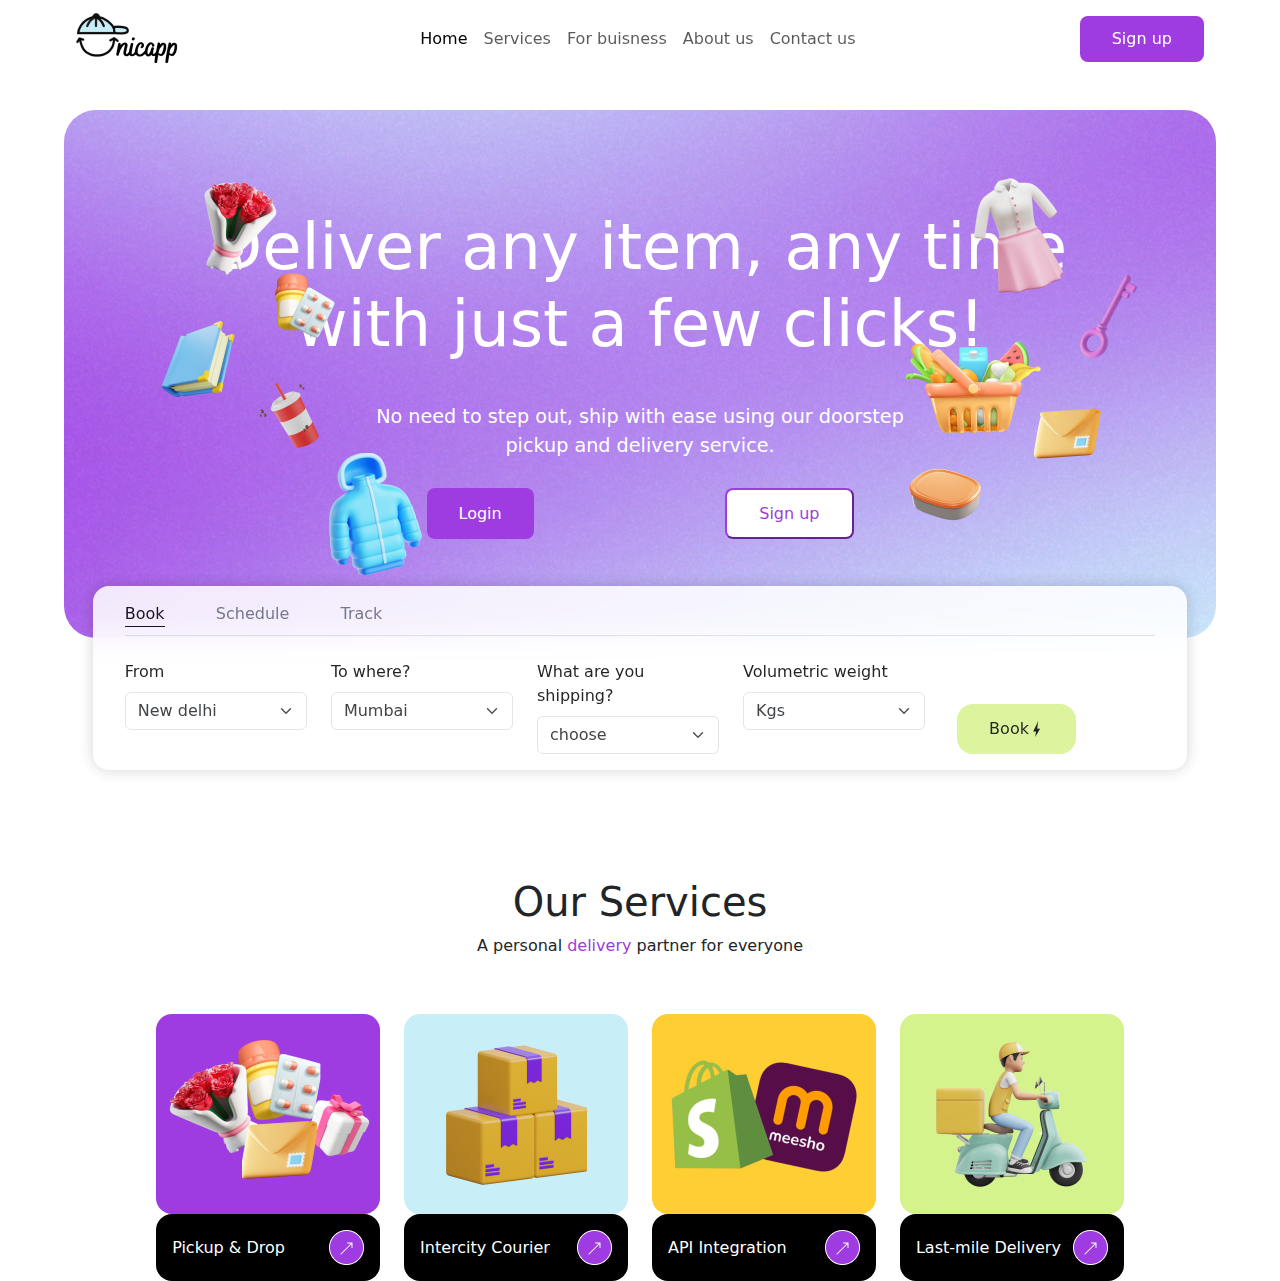
==== index.html @ caf911d6 "add our-services" ====
<!DOCTYPE html>
<html lang="en">
<head>
    <meta charset="UTF-8">
    <meta name="viewport" content="width=device-width, initial-scale=1.0">
    <title>Unicapp</title>
     <link rel="stylesheet" href="./index.css">
    <link href="https://cdn.jsdelivr.net/npm/bootstrap@5.3.3/dist/css/bootstrap.min.css" rel="stylesheet" integrity="sha384-QWTKZyjpPEjISv5WaRU9OFeRpok6YctnYmDr5pNlyT2bRjXh0JMhjY6hW+ALEwIH" crossorigin="anonymous">

</head>
<body>
      
    <main>
        <nav class="navbar navbar-expand-lg navbar-light sticky-top" data-navbar-on-scroll="data-navbar-on-scroll">
            <div class="container-fluid  d-flex justify-content-between">
                <a class="navbar-brand" href=""><img class="img-fluid" src="./assets/unicappLogo 2.png" alt=""></a>
                <button class="navbar-toggler" type="button" data-bs-toggle="collapse" data-bs-target="#navbarSupportedContent" aria-controls="navbarSupportedContent" aria-expanded="false" aria-label="Toggle navigation">
                  <span class="navbar-toggler-icon"></span>
                </button>
                <div class="collapse navbar-collapse" id="navbarSupportedContent">
                    <ul class="navbar-nav mx-auto mb-2 mb-lg-0 ">
                      <li class="nav-item">
                        <a class="nav-link active" aria-current="page" href="#">Home</a>
                      </li>
                      <li class="nav-item">
                        <a class="nav-link" href="#">Services</a>
                      </li>
                      <li class="nav-item">
                        <a class="nav-link" href="#">For buisness</a>
                      </li>
                      <li class="nav-item">
                        <a class="nav-link" href="#">About us</a>
                      </li>
                      <li class="nav-item">
                        <a class="nav-link" href="#">Contact us</a>
                      </li>
                    </ul>
                    <form class="d-flex" role="search">
                      <button class="custom-btn-filled" type="submit">Sign up</button>
                    </form>
                  </div>
                </div>
            </div>
        </nav>

      <section>
        <div class="hero d-flex justify-content-center align-items-center">
            <div class="hero-content d-flex flex-column justify-content-center align-items-center">
                <h1 class="text-center">Deliver any item, any time <br> with just a few clicks!</h1>
                <p class="text-center">No need to step out, ship with ease using our doorstep <br> pickup and delivery service.</p>
                <div class="hero-cta pt-1 w-50" >
                    <button class="custom-btn-filled mt-2">Login</button>
                    <button class="custom-btn-outlined mt-2">Sign up</button>
                </div>
            </div>
            <img class="custom-place-1" src="./assets/svg/flowerBouquet.png" alt="">
            <img class="custom-place-2" src="./assets/svg/Medicines.png" alt="">
            <img class="custom-place-3" src="./assets/svg/blueBook.png" alt="">
            <img class="custom-place-4" src="./assets/svg/coldDrink.png" alt="">
            <img class="custom-place-5" src="./assets/svg/blueJacket.png" alt="">
            <img class="custom-place-6" src="./assets/svg/pinkSkirt.png" alt="">
            <img class="custom-place-7" src="./assets/svg/key_pink.png" alt="">
            <img class="custom-place-8" src="./assets/svg/groceryBasket.png" alt="">
            <img class="custom-place-9" src="./assets/svg/envelopeLetter.png" alt="">
            <img class="custom-place-10" src="./assets/svg/lunchbox.png" alt="">

            <div class="search">
                <div class="user-options border-bottom ">
                    <div class=" pb-0 d-flex justify-content-between">
                    <p id="book-btn" class="option-btn active" onclick="toggleOption('book')">Book</p>
                    <p id="schedule-btn" class="text-secondary option-btn" onclick="toggleOption('schedule')">Schedule</p>
                    <p id="track-btn" class="text-secondary option-btn" onclick="toggleOption('track')">Track</p>
                    </div>
                   
                </div>
                <div class="mt-4 search-contents">
                  <div id="book-content" class="content d-flex  flex-column flex-md-row">
                      <div class="row gy-3 gy-md-0">
                          <div class="col-md-3  d-flex flex-column">
                            <p>From</p>
                            <div class="input-group">
                              <select class="form-select" id="inputGroupSelect02">
                                <option selected>New delhi</option>
                                <option value="1">One</option>
                                <option value="2">Two</option>
                                <option value="3">Three</option>
                              </select>
                            </div>
                          </div>
                          <div class="col-md-3  d-flex flex-column">
                            <p>To where?</p>
                            <div class="input-group">
                              <select class="form-select" id="inputGroupSelect02">
                                <option selected>Mumbai</option>
                                <option value="1">One</option>
                                <option value="2">Two</option>
                                <option value="3">Three</option>
                              </select>
                            </div>
                          </div>
                          <div class="col-md-3  d-flex flex-column">
                            <p>What are you shipping?</p>
                            <div class="input-group">
                              <select class="form-select" id="inputGroupSelect02">
                                <option selected>choose</option>
                                <option value="1">One</option>
                                <option value="2">Two</option>
                                <option value="3">Three</option>
                              </select>
                            </div>
                          </div>
                          <div class="col-md-3  d-flex flex-column">
                            <p>Volumetric weight</p>
                            <div class="input-group">
                              <select class="form-select" id="inputGroupSelect02">
                                <option selected>Kgs</option>
                                <option value="1">One</option>
                                <option value="2">Two</option>
                                <option value="3">Three</option>
                              </select>
                            </div>
                          </div>
                          <div class="col-md-2 "></div>
                      </div>

                      <button class="book-btn"> Book <img src="./assets/icons/blackBolt.png" alt=""> </button>

                  </div>
                  <div id="schedule-content" class="content d-none flex-column flex-md-row">
                    <div class="row gy-3">

                      <div class="col-md-3  d-flex flex-column">
                        <p>From</p>
                        <div class="input-group">
                          <select class="form-select" id="inputGroupSelect02">
                            <option selected>Lucknow</option>
                            <option value="1">One</option>
                            <option value="2">Two</option>
                            <option value="3">Three</option>
                          </select>
                        </div>
                      </div>

                      <div class="col-md-3  d-flex flex-column">
                        <p>To where?</p>
                        <div class="input-group">
                          <select class="form-select" id="inputGroupSelect02">
                            <option selected>Mumbai</option>
                            <option value="1">One</option>
                            <option value="2">Two</option>
                            <option value="3">Three</option>
                          </select>
                        </div>
                      </div>

                      <div class="col-md-3  d-flex flex-column">
                        <p>What are you shipping?</p>
                        <div class="input-group">
                          <select class="form-select" id="inputGroupSelect02">
                            <option selected>Choose</option>
                            <option value="1">One</option>
                            <option value="2">Two</option>
                            <option value="3">Three</option>
                          </select>
                        </div>
                      </div>

                      <div class="col-md-3  d-flex flex-column">
                        <p>Volumetric weight</p>
                        <div class="input-group">
                          <select class="form-select" id="inputGroupSelect02">
                            <option selected>Kgs</option>
                            <option value="1">One</option>
                            <option value="2">Two</option>
                            <option value="3">Three</option>
                          </select>
                        </div>
                      </div>

                      <div class="col-md-3  d-flex flex-column">
                        <p>Pick a date</p>
                        <div class="input-group">
                          <select class="form-select" id="inputGroupSelect02">
                            <option selected>20/7/24</option>
                            <option value="1">One</option>
                            <option value="2">Two</option>
                            <option value="3">Three</option>
                          </select>
                        </div>
                      </div>
                      <div class="col-md-3  d-flex flex-column">
                        <p>Pick a time</p>
                        <div class="input-group">
                          <select class="form-select" id="inputGroupSelect02">
                            <option selected>Kgs</option>
                            <option value="1">One</option>
                            <option value="2">Two</option>
                            <option value="3">Three</option>
                          </select>
                        </div>
                      </div>
                    </div>
                    <button class="book-btn"> Schedule <img src="./assets/icons/blackBolt.png" alt=""> </button>
                  </div>

                  <div id="track-content" class="content d-none flex-column flex-md-row ">
                      <div class="d-flex flex-column w-100 w-md-50">
                        <p>Enter your tracking number</p>
                        <div class="input-group">
                          <input placeholder="67723DFQ2980" type="text" class="form-control" id="exampleCheck1">
                        </div>
                      </div>

                      <button class="book-btn"> Track <img src="./assets/icons/blackBolt.png" alt=""> </button>
                    </div>

              </div>
            </div>
        </div>
      </section>

      <!-- Our Section -->

      <section>

        <div class="section-container  ">

          <h1>Our Services</h1>
          <p>A personal <span style="color: var(--bg-purple-light);">delivery</span> partner for everyone</p>

          <div class="row gy-3 mt-4 d-flex flex-column flex-md-row justify-content-center align-items-center">
              <div class="col-md-3  d-flex flex-column">
                  <div class="service-card">
                      <div class="card-img" style="background-color: #9E3CE1;">
                        <img  src="./assets/services/hero_gradient.png" alt="">
                      </div>

                      <div class="card-contents">
                          <p>Pickup & Drop</p>
                          <img src="./assets/icons/arrow.png" alt="">
                      </div>
                  </div>
              </div>
              <div class="col-md-3  d-flex flex-column">
                <div class="service-card">
                    <div class="card-img" style="background-color: #C8EEF8">
                      <img  src="./assets/services/DeliveryBoxes.png" alt="">
                    </div>

                    <div class="card-contents">
                        <p>Intercity Courier</p>
                        <img src="./assets/icons/arrow.png" alt="">
                    </div>
                </div>
            </div>
            <div class="col-md-3  d-flex flex-column">
              <div class="service-card">
                  <div class="card-img" style="background-color: #FECE32;">
                    <img  src="./assets/services/shopifymeesho.png" alt="">
                  </div>

                  <div class="card-contents">
                      <p>API Integration</p>
                      <img src="./assets/icons/arrow.png" alt="">
                  </div>
              </div>
          </div>
          <div class="col-md-3 d-flex flex-column">
            <div class="service-card">
                <div class="card-img" style="background-color: #D5F38D ;">
                  <img src="./assets/services/DeliveryMan.png" alt="">
                </div>

                <div class="card-contents">
                    <p>Last-mile Delivery</p>
                    <img src="./assets/icons/arrow.png" alt="">
                </div>
            </div>
        </div>
          </div>

        </div>

      </section>
        

    </main>

    <script>
      function toggleOption(option) {
          document.querySelectorAll('.option-btn').forEach(btn => btn.classList.remove('active'));
          document.querySelectorAll('.content').forEach(content => content.classList.add('d-none'));
          document.getElementById(option + '-btn').classList.add('active');
          document.getElementById(option + '-content').classList.remove('d-none');
      }
  </script>


    <script src="https://cdn.jsdelivr.net/npm/@popperjs/core@2.11.8/dist/umd/popper.min.js" integrity="sha384-I7E8VVD/ismYTF4hNIPjVp/Zjvgyol6VFvRkX/vR+Vc4jQkC+hVqc2pM8ODewa9r" crossorigin="anonymous"></script>
    <script src="https://cdn.jsdelivr.net/npm/bootstrap@5.3.3/dist/js/bootstrap.min.js" integrity="sha384-0pUGZvbkm6XF6gxjEnlmuGrJXVbNuzT9qBBavbLwCsOGabYfZo0T0to5eqruptLy" crossorigin="anonymous"></script>

</body>
</html>
---- index.css ----
* {
    padding: 0;
    margin: 0;
}

/* Media Queries */
@media only screen and (min-width: 768px) {
    /* Desktop */
    main {
        margin: 0rem 4rem;
    }
    .hero-content h1 {
        font-weight: 500;
        font-size: 4rem;
    }
}




:root {
    --bg-purple-light: #9E3CE1;
    --bg-border: #AAAAAA;
    --bg-green:#D5F38D;
}

.padding-section {
    padding-top: 7rem;
}

.underline {
    text-decoration: underline;
    text-decoration-color: var(--bg-purple-light);
    text-underline-offset: 10px;
}

body {
    font-family: "Poppins", "Rubik", -apple-system, BlinkMacSystemFont, "Segoe UI", "Helvetica Neue", Arial, sans-serif, "Apple Color Emoji", "Segoe UI Emoji", "Segoe UI Symbol";
}

.custom-btn-filled {
    background-color: var(--bg-purple-light);
    color: white;
    padding: 0.7rem 2rem;
    border-radius: 0.5rem;
    text-decoration: none;
    border: 0;
}

.custom-btn-outlined {
    background-color: white;
    border-color: var(--bg-purple-light);
    color: var(--bg-purple-light);
    padding: 0.7rem 2rem;
    border-radius: 0.5rem;
    text-decoration: none;
    border: 2;
}

section {
    margin-top: 2rem;
    position: relative;
}

.hero {
    z-index: 0;
    border-radius: 2rem;
    background-image: url('./assets/hero_gradient.png');
    background-repeat: no-repeat;
    background-size: auto;
    width: 100%;
    height: 33rem;
    color: white;
}
.hero-cta{
    display: flex;
    justify-content: space-between;
    display: row;
}



.hero-content p {
    margin-top: 2rem;
    font-size: 1.2rem;
    font-weight: 300;
}

.custom-place-1,
.custom-place-2,
.custom-place-3,
.custom-place-4,
.custom-place-5,
.custom-place-6,
.custom-place-7,
.custom-place-8,
.custom-place-9,
.custom-place-10 {
    position: absolute;
}

.custom-place-1 { top: 10%; right: 80%; }
.custom-place-2 { top: 30%; right: 76%; }
.custom-place-3 { top: 40%; right: 85%; }
.custom-place-4 { top: 50%; right: 77%; }
.custom-place-5 { top: 65%; right: 68%; }
.custom-place-6 { top: 10%; right: 10%; }
.custom-place-7 { top: 30%; right: 5%; }
.custom-place-8 { top: 40%; right: 15%; }
.custom-place-9 { top: 55%; right: 10%; }
.custom-place-10 { top: 65%; right: 20%; }

.search {
    top: 476px;
    position: absolute;
    width: 95%;
    opacity: 86%;
    z-index: 3;
    background: white;
    backdrop-filter: blur(1rem);
    box-shadow: 0 0 1rem rgba(0, 0, 0, 0.2);
    border-radius: 1rem;
    padding: 1rem 2rem;
    color: black;
}

.search p {
    margin-bottom: 0.5rem !important;
    cursor: pointer;
}

.border-bottom {
    padding: 0;
    border-bottom: 2px solid gray;
}

.mt-3 {
    margin-top: 6rem !important;
}

.active{
    color: black !important;
    border-bottom: 0.1rem solid black;
}

.user-options div{
    width: 25%;
}

.search-contents .row{
  width: 80%;
}


.book-btn{
    color: black;
    font-weight: 500;
    background-color: var(--bg-green);
    text-decoration: none;
    border: none;
    padding: 0.8rem 2rem;
    flex: end;
    display: flex;
    align-items: center;
    justify-content: space-between;
    border-radius: 1rem;
    margin-left: 2rem;
}
.content{
    
    display: flex;
    justify-content: start;
    align-items: end;
}
.section-container{
    margin-top: 15em;
    display: flex;
    flex-direction: column;
    justify-content: center;
    align-items: center;
}

.service-card{

    border-radius: 1rem;
    width: 100%;
    display: flex;
    flex-direction: column;

}

.card-img{
    display: flex;
    align-items: center;
    justify-content: center;
    width: 100%;
    height: 200px;
    padding:1rem;
    border-radius: 1rem !important;
}
.card-contents{
    padding: 1rem;
    color: white;
    background-color: black;
    border-radius: 1rem;
    display: flex;
    justify-content: space-between;
    align-items: center;
}

.card-contents p{
    margin-bottom: 0rem !important;
}


@media only screen and (max-width: 600px) {
    /* Phone */
    main {
        margin: 0rem 1rem;
    }
    
    .hero-content h1 {
        font-size: 2rem;
    }
    
    .hero-content p {
        font-size: 1rem;
    }
    .hero{
        padding: 1rem;
    }

    .custom-place-1, .custom-place-2, .custom-place-3, .custom-place-4,
    .custom-place-5, .custom-place-6, .custom-place-7, .custom-place-8,
    .custom-place-9, .custom-place-10 {
        width: 20%; /* Adjust this value as needed for smaller screens */
    }

    
    .custom-place-1 { top: 2%; right: 80%; }
    .custom-place-2 { top: 20%; right: 55%; display: none}
    .custom-place-3 { top: 35%; right: 60%; display: none; }
    .custom-place-4 { top: 50%; right: 55%; display: none; }
    .custom-place-5 { top: 65%; right: 80%; }
    .custom-place-6 { top: 5%; right: 10%; }
    .custom-place-7 { top: 20%; right: 5%; display: none; }
    .custom-place-8 { top: 35%; right: 15%; display: none;}
    .custom-place-9 { top: 50%; right: 10%; display: none; }
    .custom-place-10 { top: 65%; right: 0% ;  }

    .hero-content h1 {
        font-weight: 500;
        font-size: 2rem;
    }
    .hero-content p {
        margin-top: 2rem;
        font-size: 1rem;
        font-weight: 300;
    }

    .hero-cta{
        display: flex;
        justify-content: space-between;
        align-items: center;
        flex-direction: column;
    }
    
    .search{
        top: 478px;
        width: 100%;
    }

    .user-options div{
        width: 100%;
    }

    .search-contents .row{
        width: 100%;
    }

    .book-btn{
        margin-top: 1rem;
    }

    .content{
        display: flex;
        justify-content: center;
        align-items: center;
    }

    .section-container{
        margin-top: 34em;
        display: flex;
        flex-direction: column;
        justify-content: center;
        align-items: center;
    }
    

}
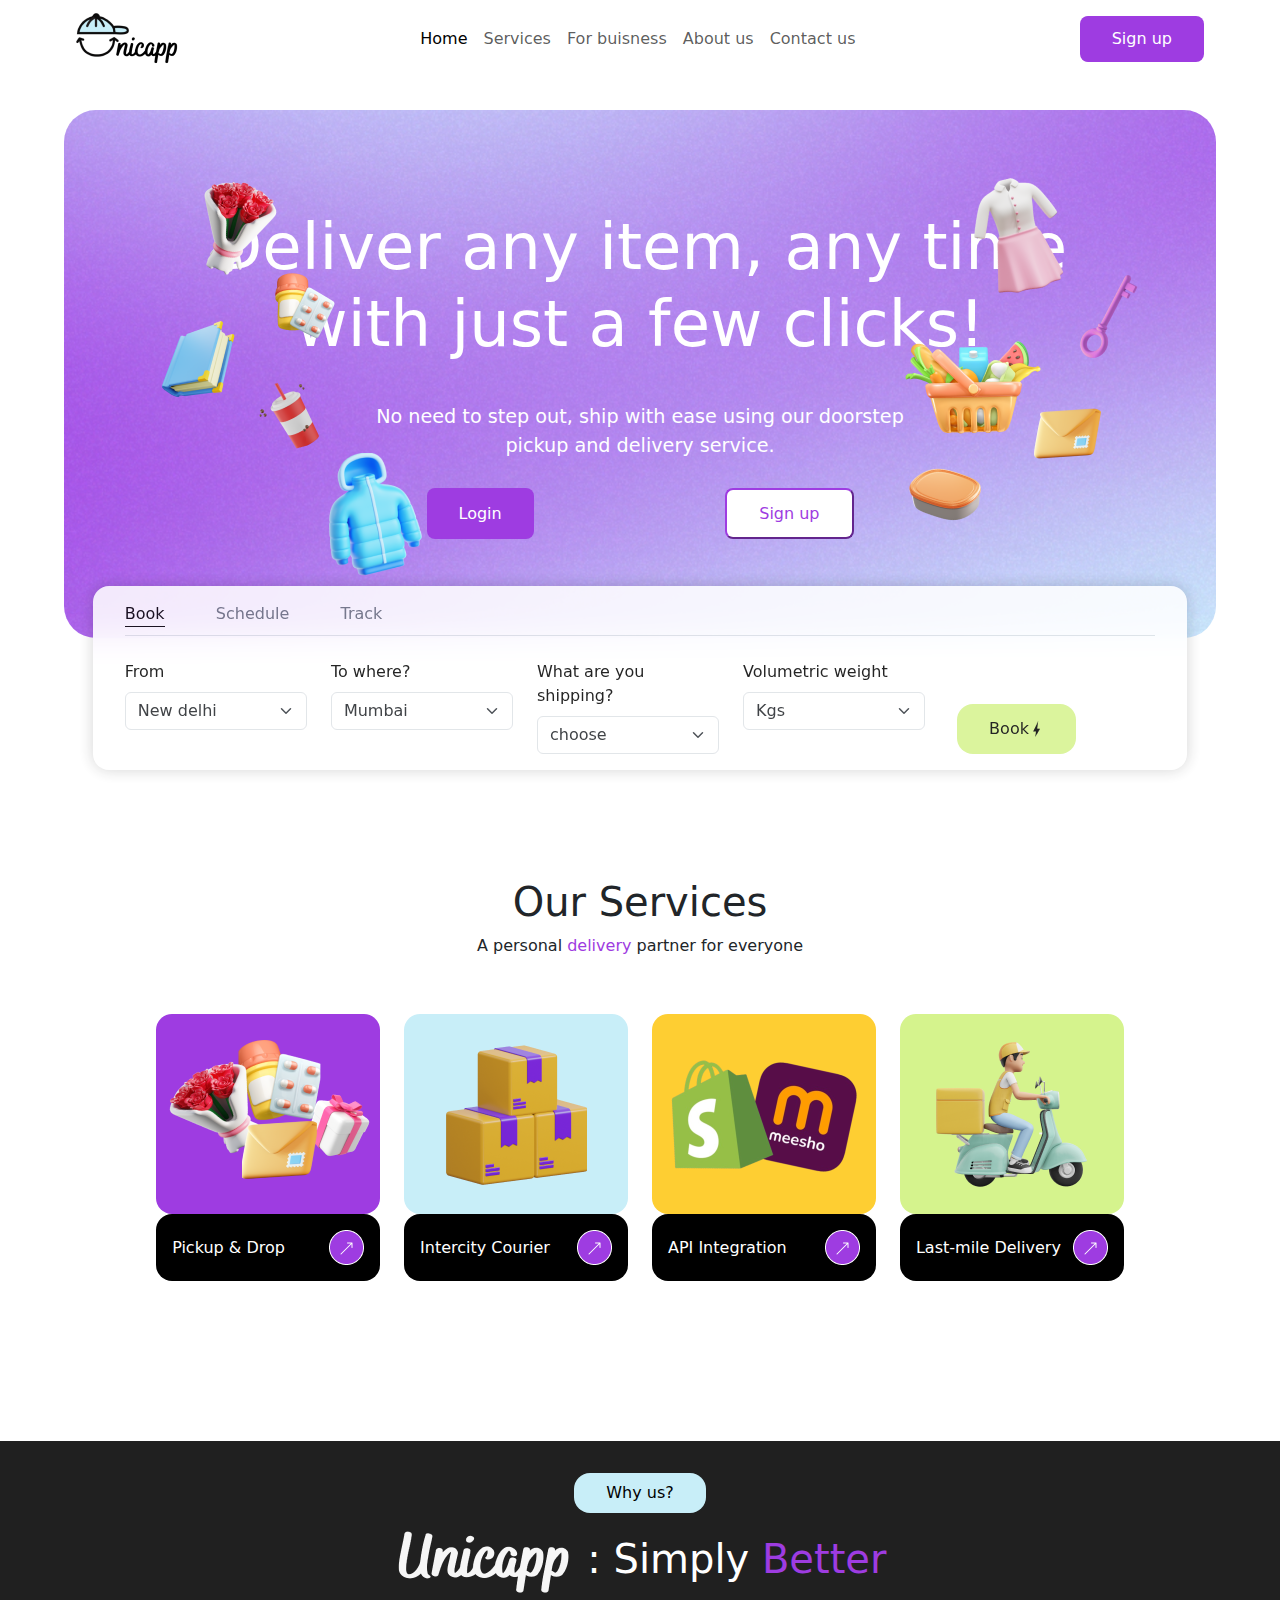
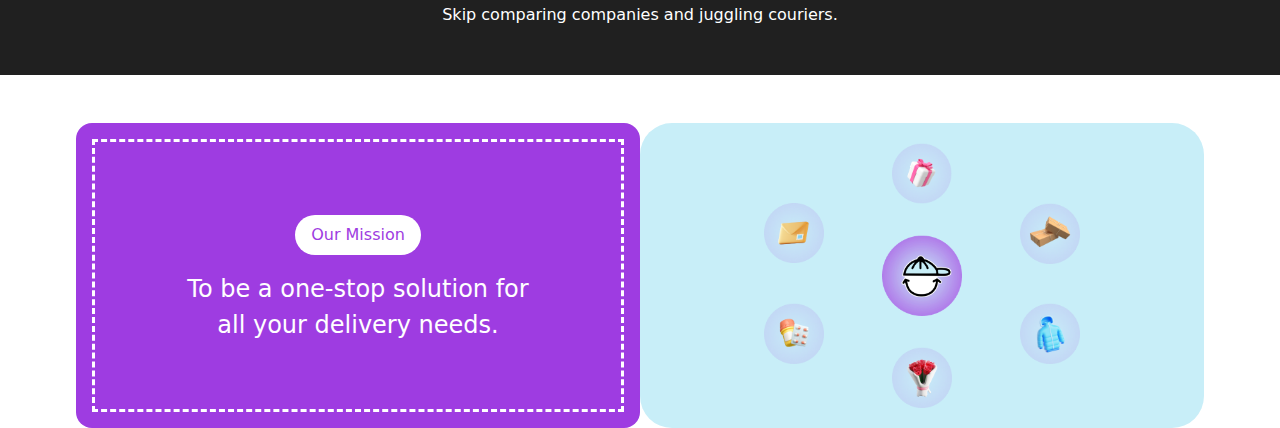
==== commit 7147e6b3: "fix 2" ====
--- a/index.html
+++ b/index.html
@@ -11,7 +11,7 @@
 <body>
       
     <main>
-        <nav class="navbar navbar-expand-lg navbar-light sticky-top" data-navbar-on-scroll="data-navbar-on-scroll">
+        <nav class="navbar navbar-expand-lg bg-white navbar-light sticky-top" data-navbar-on-scroll="data-navbar-on-scroll">
             <div class="container-fluid  d-flex justify-content-between">
                 <a class="navbar-brand" href=""><img class="img-fluid" src="./assets/unicappLogo 2.png" alt=""></a>
                 <button class="navbar-toggler" type="button" data-bs-toggle="collapse" data-bs-target="#navbarSupportedContent" aria-controls="navbarSupportedContent" aria-expanded="false" aria-label="Toggle navigation">
@@ -282,8 +282,85 @@
         </div>
 
       </section>
-        
-
+    </main>
+
+    <section  class="about-section">
+        <main class="about-main">
+           <p class="text-center text-white">Why us?</p>
+           <div class="d-flex text-center text-white align-items-center justify-content-center">
+            <h1 class="text-center">
+              <img src="./assets/Unicapp_text_logo.png" alt="">
+              :
+              Simply <span style="color: var(--bg-purple-light);">Better</span>
+            </h1>
+           </div>
+           <p class="text-white text-center">Skip comparing companies and juggling couriers. </p>
+
+           <!-- <div class="about-cards-container">
+              <div class="about-card card-item-1">
+                <div class="mt-3">
+                  <h3>Delivery for all <br> your needs</h3>
+                  <div class="d-flex align-items-center flex-row">
+                    <img class="" src="./assets/icons/right_click_neon.png" alt="">
+                    <p class="mb-0">On-demand Delivery</p>
+                  </div>
+                  <div class="d-flex align-items-center flex-row  ">
+                    <img class="" src="./assets/icons/right_click_neon.png" alt="">
+                    <p class="mb-0">Multiple drop-off points</p>
+                  </div>
+                  <div class="d-flex align-items-center flex-row  ">
+                    <img class="" src="./assets/icons/right_click_neon.png" alt="">
+                    <p class="mb-0">Inter-city Delivery</p>
+                  </div>
+                </div>
+                <div>
+                  <img src="./assets/why-us/greenDoor.png" alt="">
+                </div>
+              </div>
+              <div class="about-card card-item-2">
+                <img src="./assets/why-us/rupeeCoin.png" alt="">
+                <div>
+                  <h3>Our prices start <br> at just ₹35!</h3>
+                  <div class="d-flex align-items-center">
+                    <img src="./assets/icons/right_click_neon.png" alt="">
+                    <p class="mb-0">Affordabel</p>
+                  </div>
+                </div>
+
+              </div>
+              <div class="about-card card-item-3">
+                <h1>3</h1>
+              </div>
+              <div class="about-card card-item-4">
+                <h1>4</h1>
+              </div>
+           </div> -->
+        </main>
+    </section>
+
+    <main>
+      <section class="mt-5 container-fluid " style="justify-content:center; align-items: center;display: flex;">
+          <div class="row g-2 w-100  gy-3  text-white flex-column  d-flex flex-md-row">
+              <div class="col-md-6 p-3" style="background-color: var(--bg-purple-light); border-radius: 1rem;">
+                <div class=" d-flex mission flex-column justify-content-center align-items-center"> 
+                    <p class="mb-0 mt-2">Our Mission</p>
+                    <p class="mb-0">To be a one-stop solution for <br> all your delivery needs.</p>
+                </div>
+              </div>
+       
+              <div  style="background-color: var(--bg-blue-hightlight); border-radius: 2rem;" class="col-md-6">
+                  <div class="radial-card">
+                      <img src="./assets/icons/unicapp.png" alt="">
+                      <img style="position: absolute;" src="./assets/icons/giftRadial.png" alt="">
+                      <img style="position: absolute;" src="./assets/icons/boquet_radial.png" alt="">
+                      <img style="position: absolute;" src="./assets/icons/medicines_radial.png" alt="">
+                      <img style="position: absolute;" src="./assets/icons/sweater_radial.png" alt="">
+                      <img style="position: absolute;" src="./assets/icons/brickradial.png" alt="">
+                      <img style="position: absolute;" src="./assets/icons/message_radial.png" alt="">
+                  </div>
+              </div>
+          </div>
+      </section>
     </main>
 
     <script>
--- a/index.css
+++ b/index.css
@@ -15,6 +15,54 @@
     }
 }
 
+.radial-card{
+    border-radius: 1rem;
+    position: relative;
+    display: flex;
+    align-items: center;
+    justify-content: center;
+    padding: 7rem;
+}
+.radial-card > img:nth-of-type(1){
+    width: 80px;
+}
+
+.radial-card > img:nth-of-type(2){
+    width: 60px;
+    top: 20px;
+    
+}
+
+.radial-card > img:nth-of-type(3){
+    width: 60px;
+    bottom: 20px;
+    
+}
+.radial-card > img:nth-of-type(4){
+    width: 60px;
+    top: 180px;
+    left: 120px;
+    
+}
+
+.radial-card > img:nth-of-type(5){
+    width: 60px;
+    top: 180px;
+    right: 120px;
+    
+}
+
+.radial-card > img:nth-of-type(6){
+    width: 60px;
+    top: 80px;
+    right: 120px;
+}
+
+.radial-card > img:nth-of-type(7){
+    width: 60px;
+    top: 80px;
+    left: 120px;
+}
 
 
 
@@ -22,6 +70,8 @@
     --bg-purple-light: #9E3CE1;
     --bg-border: #AAAAAA;
     --bg-green:#D5F38D;
+    --bg-blue-hightlight:#C8EEF8;
+    --bg-black-light:#202020;
 }
 
 .padding-section {
@@ -212,6 +262,85 @@
     margin-bottom: 0rem !important;
 }
 
+.about-section{
+    margin-top: 10rem;
+    background-color: var(--bg-black-light);
+}
+
+
+.about-main{
+    padding: 2rem 1rem;
+    display: flex;
+    flex-direction: column;
+    justify-content: center;
+    align-items: center;
+}
+
+.about-main > p:first-of-type {
+    background-color: var(--bg-blue-hightlight);
+    color: black !important;
+    padding: 0.5rem 2rem;
+    border-radius: 1rem;
+
+}
+
+.about-cards-container{
+    display: grid;
+    grid-template-rows: 2rem 1fr 2rem 1fr 2rem 2rem;
+    grid-template-columns: 1fr 1fr;
+    border: 2px solid red;
+}
+.about-card{
+    background-color: white;
+    color: black !important;
+    padding: 1rem;
+    border-radius: 0.5rem;
+
+}
+.card-item-1{
+    grid-row: 2/3;
+    grid-column: 1/1;
+    display: flex;
+    justify-content: space-between;
+    align-items: center;
+
+}
+.card-item-2{
+    grid-row: 1/3;
+    grid-column: 2/2;
+    display: flex;
+    justify-content: space-between;
+    align-items: center;
+}
+.card-item-3{
+    grid-row: 4/5;
+    grid-column: span 1;
+}
+
+.card-item-4{
+    grid-row: 3/4;
+    grid-column:  span 1;
+}
+
+.mission{
+    width: 100%;
+    height: 100%;
+    border-style: dashed;
+    border-color: white;
+}
+.mission > p:first-of-type{
+    margin-bottom: 1rem !important;
+    background-color: white;
+    color: var(--bg-purple-light);
+    padding: 0.5rem 1rem;
+    border-radius: 3rem;
+}
+
+.mission > p:nth-of-type(2){
+    text-align: center;
+  font-size: 1.5rem;
+}
+
 
 @media only screen and (max-width: 600px) {
     /* Phone */
@@ -295,6 +424,62 @@
         justify-content: center;
         align-items: center;
     }
-    
-
-}
+
+    .mission{
+        padding: 1rem;
+    }
+    .mission >p:nth-child(2){
+        font-size: 1rem;
+    }
+
+    .radial-card{
+        border-radius: 1rem;
+        position: relative;
+        display: flex;
+        align-items: center;
+        justify-content: center;
+        padding: 7rem;
+    }
+    .radial-card > img:nth-of-type(1){
+        width: 60px;
+    }
+    
+    .radial-card > img:nth-of-type(2){
+        width: 50px;
+        top: 20px;
+        
+    }
+    
+    .radial-card > img:nth-of-type(3){
+        width: 50px;
+        bottom: 20px;
+        
+    }
+    .radial-card > img:nth-of-type(4){
+        width: 50px;
+        top: 160px;
+        left: 80px;
+        
+    }
+    
+    .radial-card > img:nth-of-type(5){
+        width: 50px;
+        top: 160px;
+        right: 80px;
+        
+    }
+    
+    .radial-card > img:nth-of-type(6){
+        width: 50px;
+        top: 80px;
+        right: 80px;
+    }
+    
+    .radial-card > img:nth-of-type(7){
+        width: 50px;
+        top: 80px;
+        left: 80px;
+    }
+    
+
+}
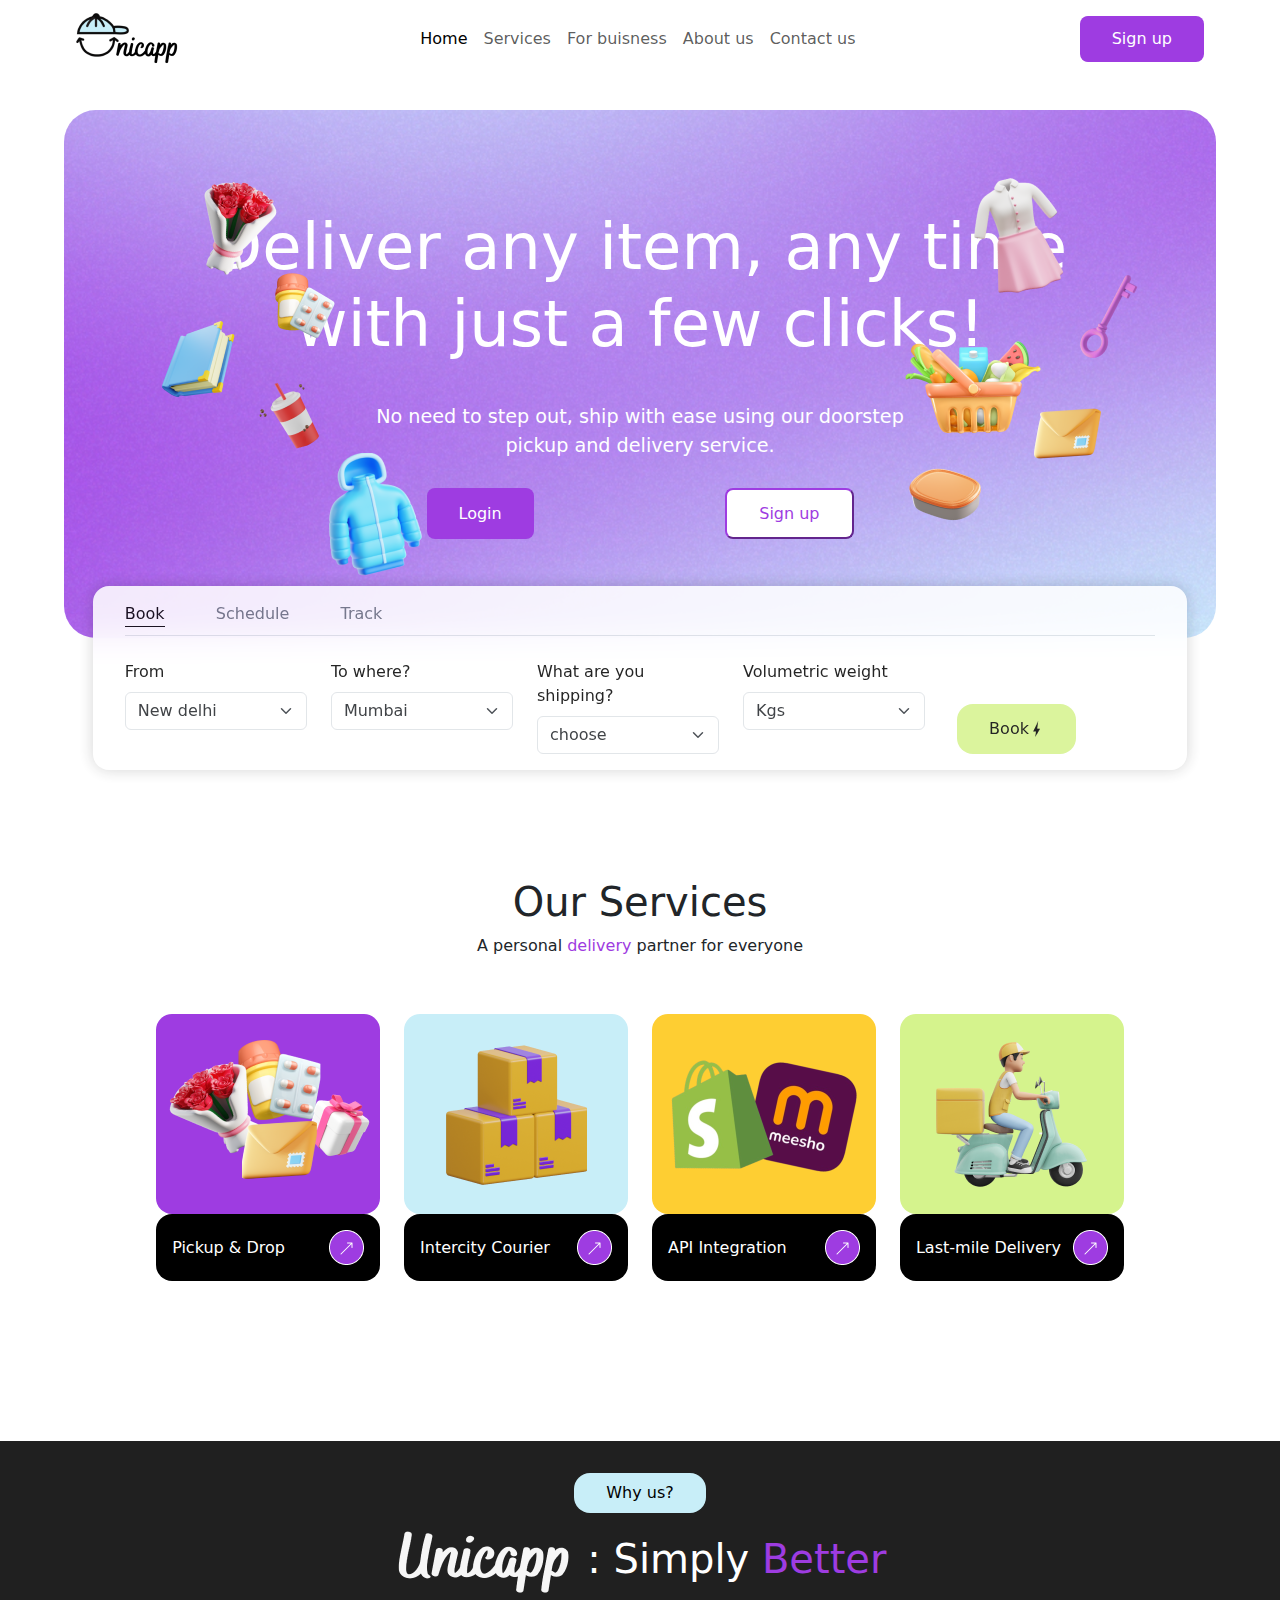
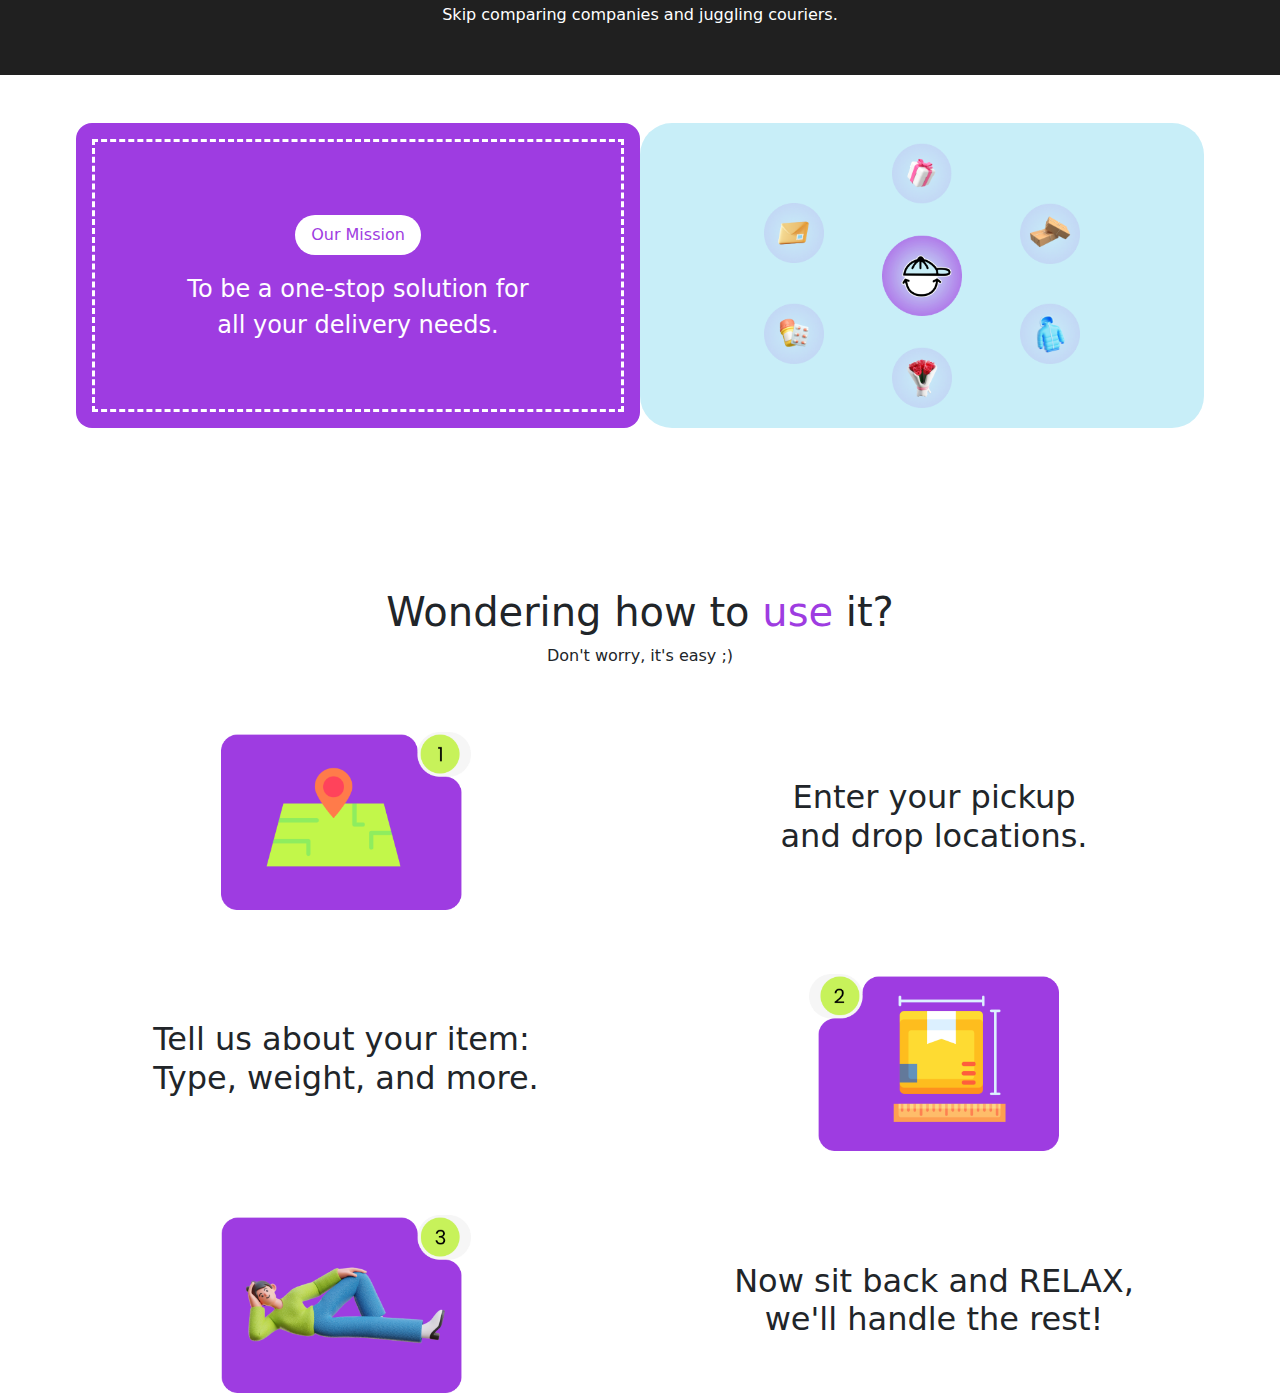
==== commit 5f6aabae: "add user-guide" ====
--- a/index.html
+++ b/index.html
@@ -339,7 +339,7 @@
     </section>
 
     <main>
-      <section class="mt-5 container-fluid " style="justify-content:center; align-items: center;display: flex;">
+      <section   class=" mt-5 container-fluid " style="justify-content:center; align-items: center;display: flex;">
           <div class="row g-2 w-100  gy-3  text-white flex-column  d-flex flex-md-row">
               <div class="col-md-6 p-3" style="background-color: var(--bg-purple-light); border-radius: 1rem;">
                 <div class=" d-flex mission flex-column justify-content-center align-items-center"> 
@@ -361,6 +361,43 @@
               </div>
           </div>
       </section>
+
+
+      <section>
+         <div class="user-guide">
+            <h1 class="text-center">Wondering how to <span style="color: var(--bg-purple-light);">use</span> it?</h1>
+            <p class="text-center">Don't worry, it's easy ;)</p>
+            <div class=" user-guide-container">
+                <div class="row gy-3 mt-5 d-flex flex-md-row flex-column justify-content-center align-items-center">
+                   <div class="col-md-6 d-flex justify-content-center align-items-center">
+                      <img class="" src="./assets/user-guide/1.png" alt="">
+                   </div>
+                   <div class="col-md-6 d-flex  justify-content-center align-items-center">
+                     <h1 class="text-center user-guide-heading">Enter your pickup <br> and drop locations.</h1>
+                   </div>
+                </div>
+                <div class="row gy-3 mt-5 d-flex justify-content-center align-items-center">
+                  <div class="col-md-6 d-flex order-2 order-md-1  justify-content-center align-items-center">
+                     <h1 class="user-guide-heading">Tell us about your item: <br> Type, weight, and more.</h1>
+                  </div>
+                  <div class="col-md-6 d-flex order-1 order-md-2  justify-content-center align-items-center">
+                     <img src="./assets/user-guide/2.png" alt="">
+                  </div>
+               </div>
+               <div class="row mt-5 gy-3  d-flex justify-content-center align-items-center">
+                <div class="col-md-6 d-flex  justify-content-center align-items-center">
+                   <img src="./assets/user-guide/3png.png" alt="">
+                </div>
+                <div class="col-md-6 d-flex  justify-content-center align-items-center">
+                  <h1 class="text-center user-guide-heading">Now sit back and RELAX, <br> we'll handle the rest!</h1>
+               </div>
+             </div>
+            </div>
+         </div>
+      </section>
+
+
+
     </main>
 
     <script>
--- a/index.css
+++ b/index.css
@@ -342,6 +342,21 @@
 }
 
 
+.user-guide{
+    margin-top: 10rem !important;
+}
+.use-guide-container{
+    width: 55% !important;
+}
+
+.user-guide-container  img{
+    width: 250px !important;
+}
+
+.user-guide-heading{
+    font-size: 2rem;
+}
+
 @media only screen and (max-width: 600px) {
     /* Phone */
     main {
@@ -481,5 +496,16 @@
         left: 80px;
     }
     
-
-}
+    .use-guide-container{
+        width: 100%;
+    }
+
+    .user-guide-container  img{
+        width: 200px !important;
+    }
+
+    .user-guide-heading{
+        font-size: 1rem;
+    }
+
+}
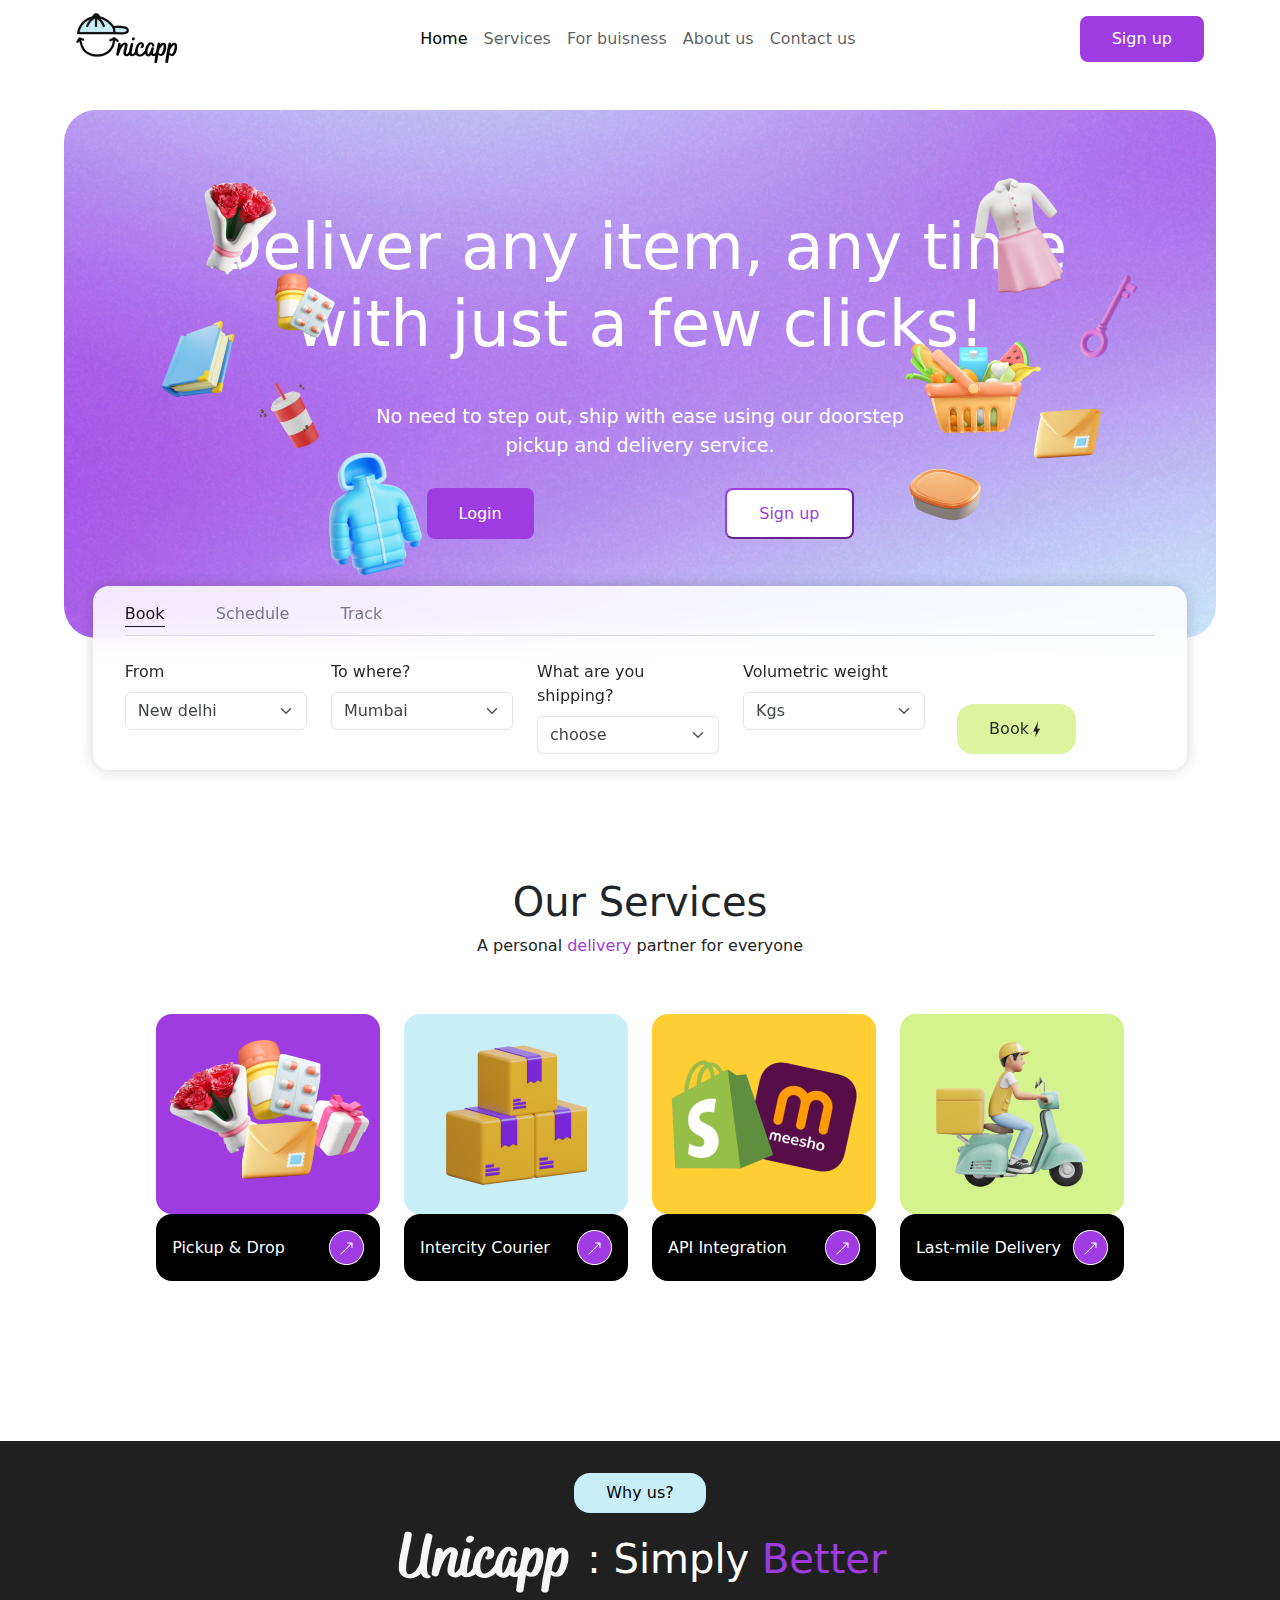
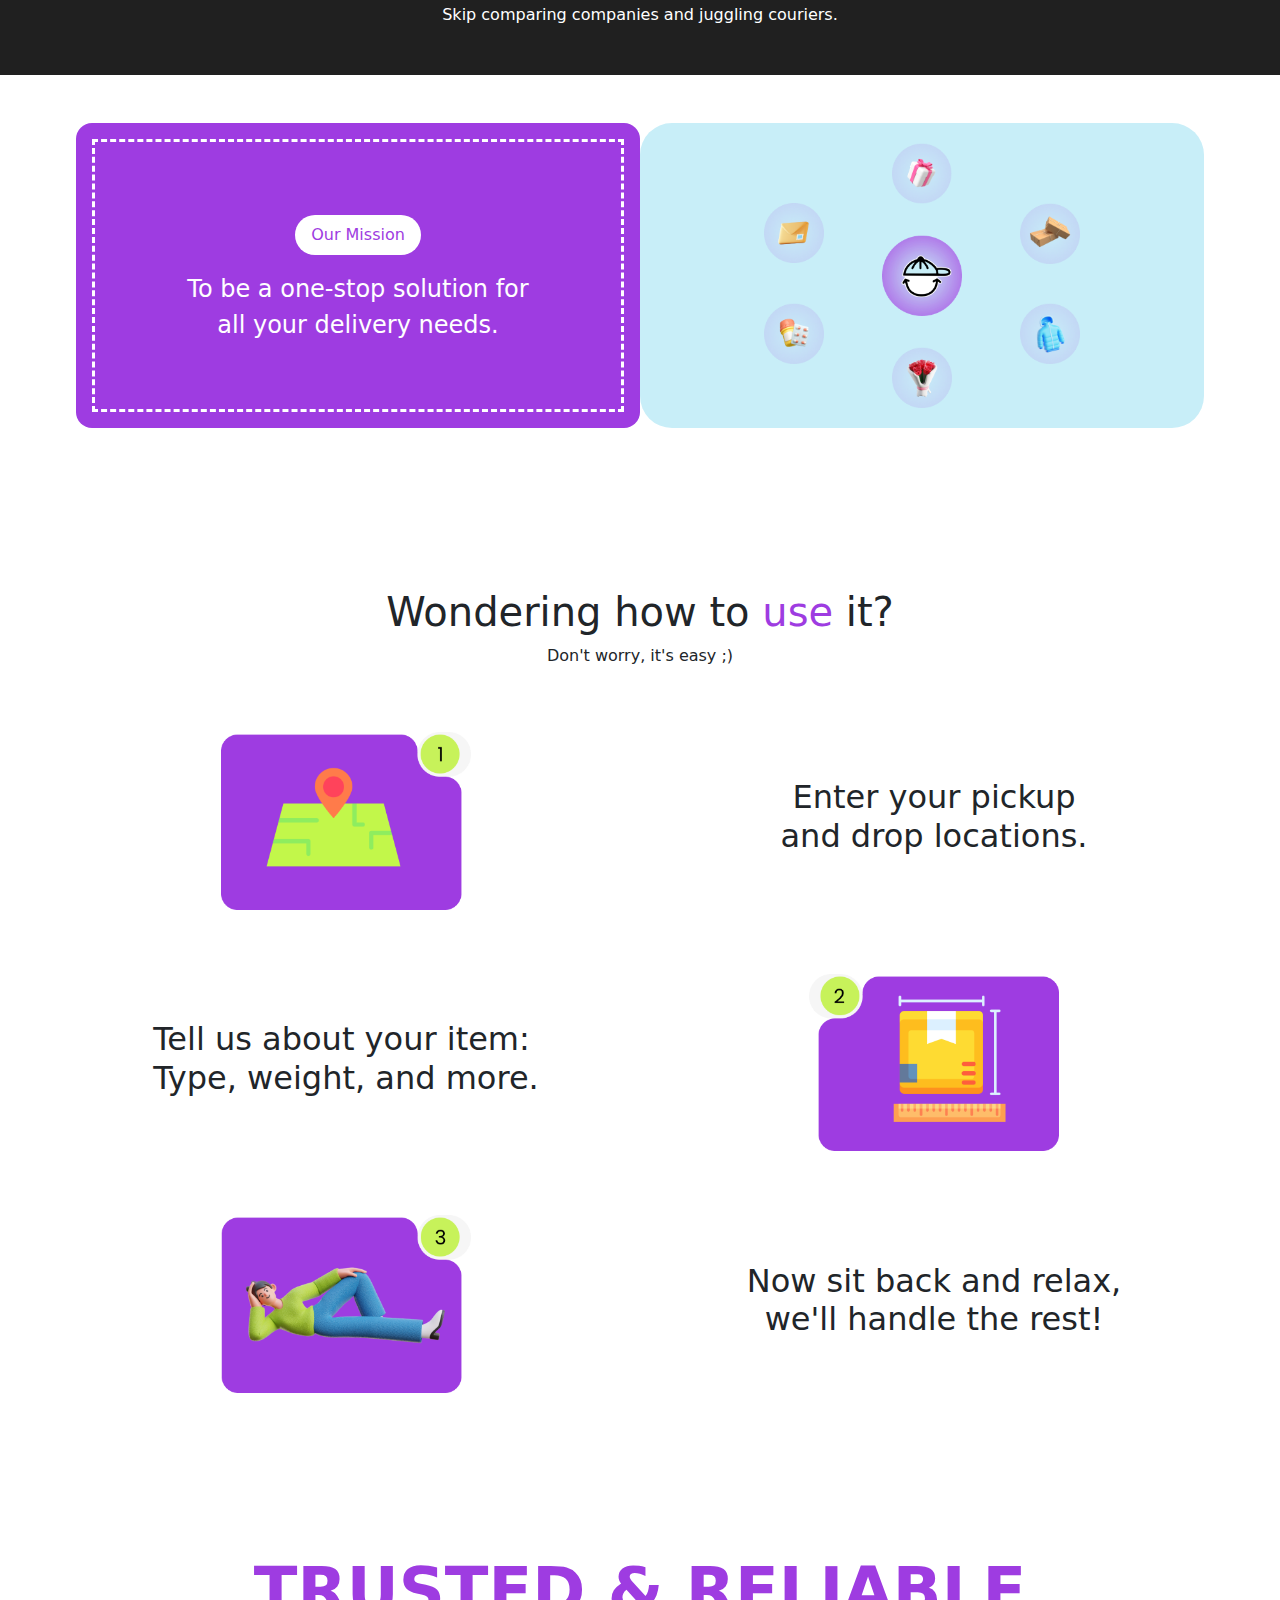
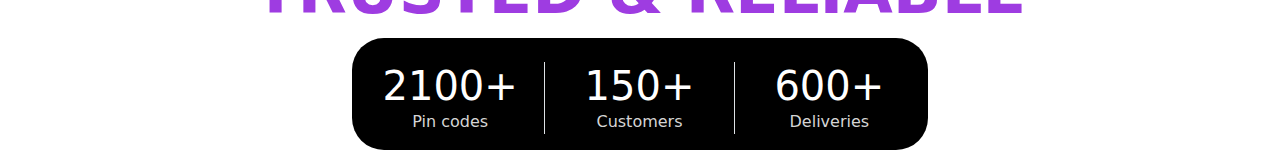
==== commit 2ab9af3e: "add stats" ====
--- a/index.html
+++ b/index.html
@@ -389,14 +389,34 @@
                    <img src="./assets/user-guide/3png.png" alt="">
                 </div>
                 <div class="col-md-6 d-flex  justify-content-center align-items-center">
-                  <h1 class="text-center user-guide-heading">Now sit back and RELAX, <br> we'll handle the rest!</h1>
+                  <h1 class="text-center user-guide-heading">Now sit back and relax, <br> we'll handle the rest!</h1>
                </div>
              </div>
             </div>
          </div>
       </section>
 
-
+      <section class="mt-5 reliable-section">
+        <h1 class="text-center reliable-section-heading " style="color: var(--bg-purple-light);">TRUSTED & RELIABLE</h1>
+          <div class="d-flex justify-content-center align-items-center">
+              <div class="w-50 reliable-card">
+                <div class="row p-3 p-md-0">
+                  <div class="col-md-4 gy-2  border-end  d-flex flex-column align-items-center justify-content-center">
+                    <h1 class="text-white mb-0">2100+</h1>
+                    <p style="color: #d5d5d5;" class="mb-0">Pin codes</p>
+                  </div>
+                  <div class="col-md-4 gy-2  border-end d-flex flex-column align-items-center justify-content-center">
+                    <h1 class="text-white mb-0">150+</h1>
+                    <p style="color: #d5d5d5;"  class="mb-0">Customers</p>
+                  </div>
+                  <div class="col-md-4 gy-2  d-flex flex-column align-items-center justify-content-center">
+                    <h1 class="text-white mb-0">600+</h1>
+                    <p style="color: #d5d5d5;" class="mb-0">Deliveries</p>
+                  </div>
+                </div>
+              </div>
+          </div>
+      </section>
 
     </main>
 
--- a/index.css
+++ b/index.css
@@ -357,6 +357,18 @@
     font-size: 2rem;
 }
 
+.reliable-section-heading{
+    margin-top: 10rem;
+    font-size: 4rem;
+    font-weight: 900;
+}
+
+.reliable-card{
+    background-color: black;
+    padding: 1rem;
+    border-radius: 2rem;
+}
+
 @media only screen and (max-width: 600px) {
     /* Phone */
     main {
@@ -508,4 +520,16 @@
         font-size: 1rem;
     }
 
-}
+    .reliable-section-heading{
+        margin-top: 5rem;
+        font-size: 3rem;
+        font-weight: 900;
+    }
+    
+    .reliable-card{
+        background-color: black;
+        padding: 1rem;
+        border-radius: 2rem;
+    }
+
+}
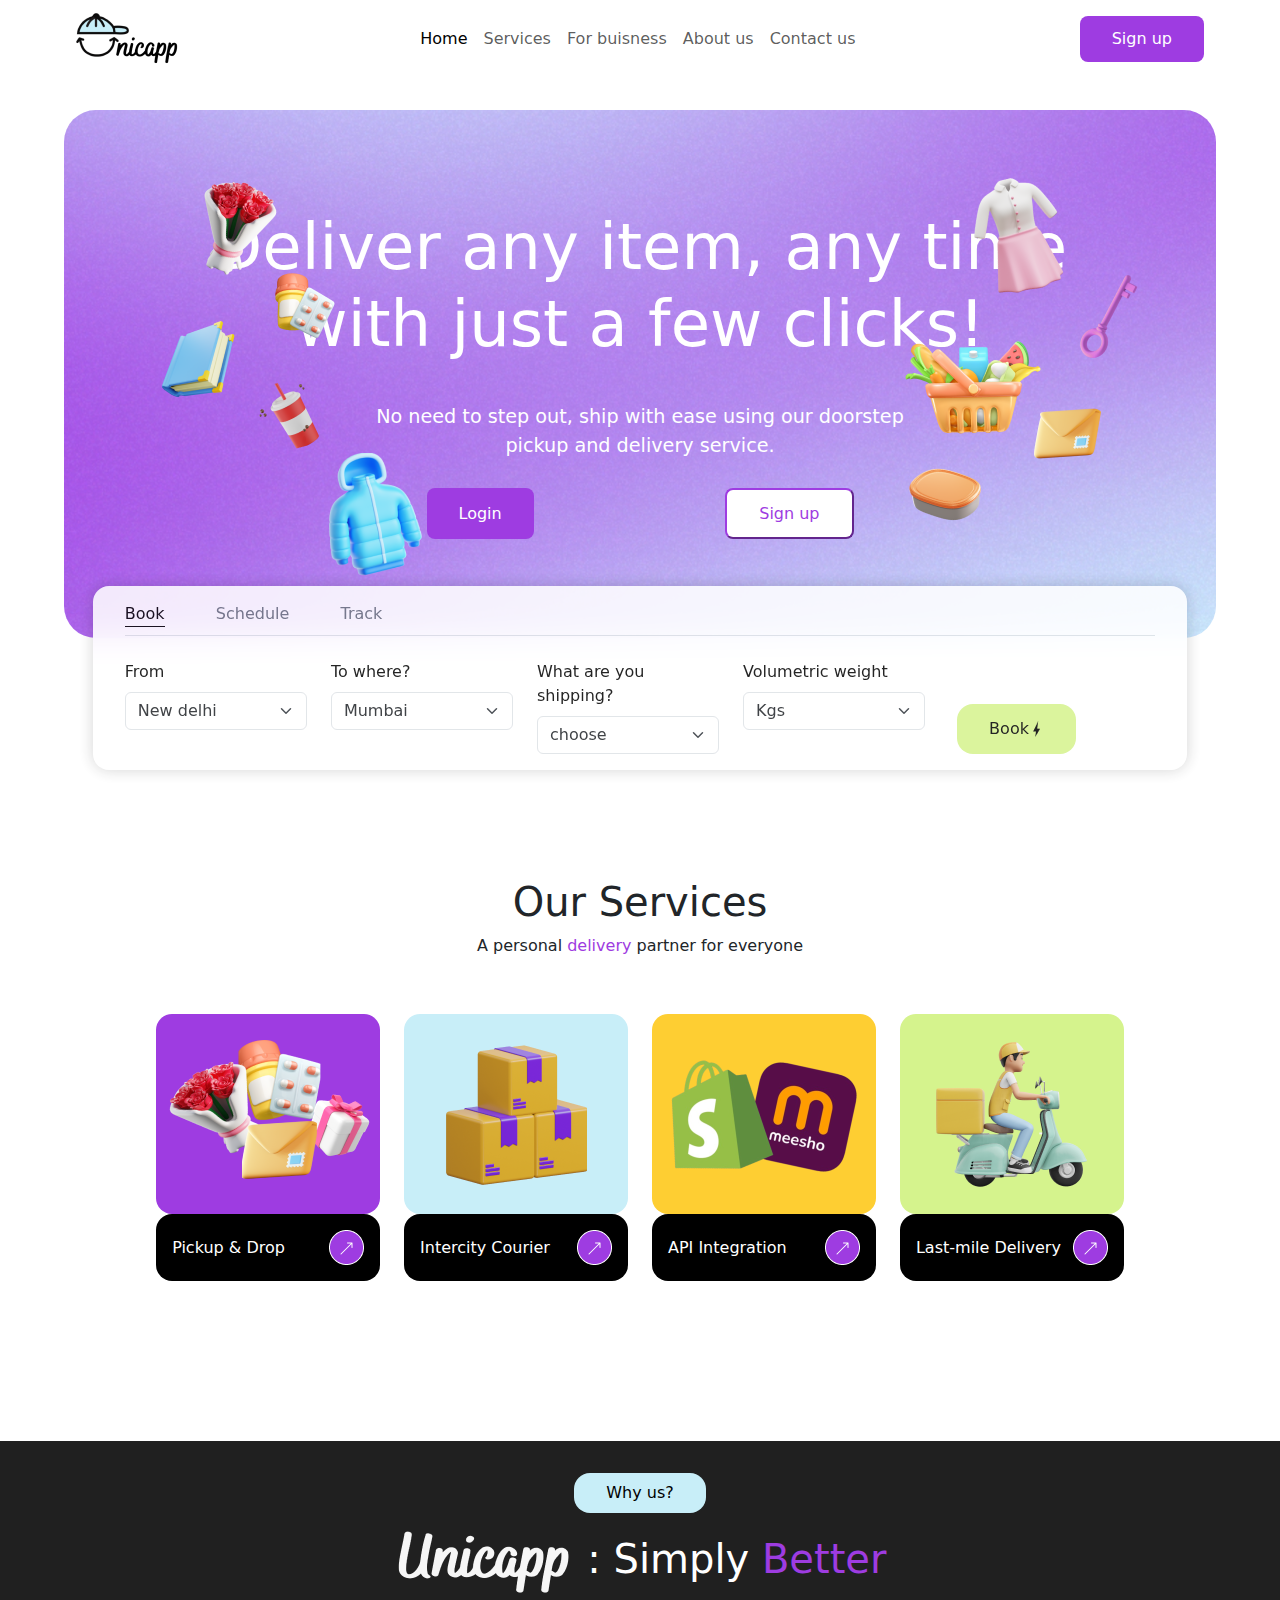
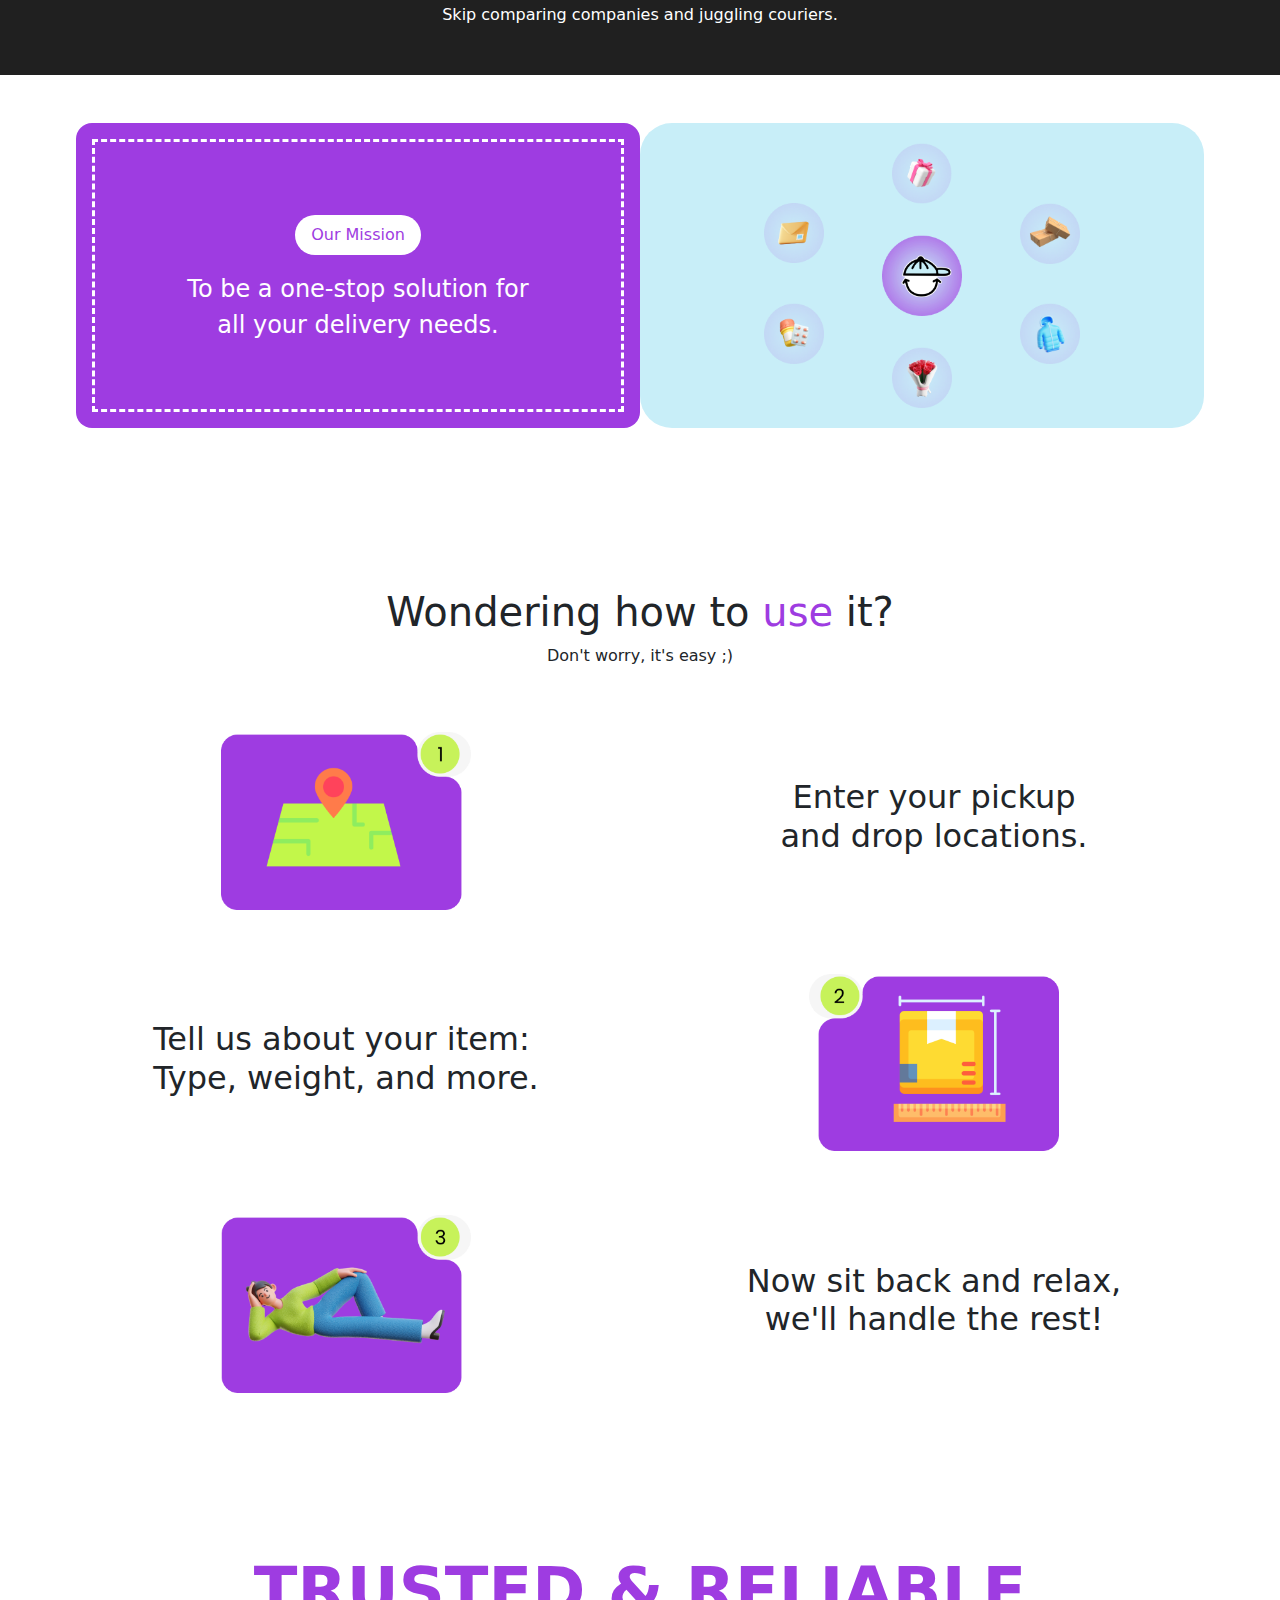
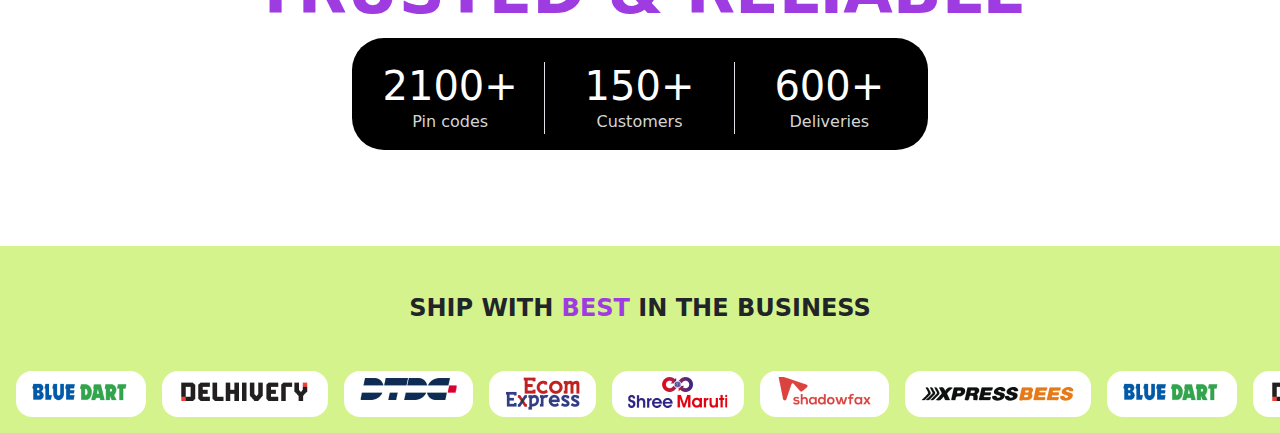
==== commit d77ba59f: "add brands-slider" ====
--- a/index.html
+++ b/index.html
@@ -9,40 +9,40 @@
 
 </head>
 <body>
+
+  <nav  class="navbar  navbar-expand-lg bg-white navbar-light sticky-top" data-navbar-on-scroll="data-navbar-on-scroll">
+    <div  class="container-fluid  nav-container d-flex justify-content-between">
+        <a class="navbar-brand" href=""><img class="img-fluid" src="./assets/unicappLogo 2.png" alt=""></a>
+        <button class="navbar-toggler" type="button" data-bs-toggle="collapse" data-bs-target="#navbarSupportedContent" aria-controls="navbarSupportedContent" aria-expanded="false" aria-label="Toggle navigation">
+          <span class="navbar-toggler-icon"></span>
+        </button>
+        <div class="collapse navbar-collapse" id="navbarSupportedContent">
+            <ul class="navbar-nav mx-auto mb-2 mb-lg-0 ">
+              <li class="nav-item">
+                <a class="nav-link active" aria-current="page" href="#">Home</a>
+              </li>
+              <li class="nav-item">
+                <a class="nav-link" href="#">Services</a>
+              </li>
+              <li class="nav-item">
+                <a class="nav-link" href="#">For buisness</a>
+              </li>
+              <li class="nav-item">
+                <a class="nav-link" href="#">About us</a>
+              </li>
+              <li class="nav-item">
+                <a class="nav-link" href="#">Contact us</a>
+              </li>
+            </ul>
+            <form class="d-flex" role="search">
+              <button class="custom-btn-filled" type="submit">Sign up</button>
+            </form>
+          </div>
+        </div>
+    </div>
+ </nav>
       
     <main>
-        <nav class="navbar navbar-expand-lg bg-white navbar-light sticky-top" data-navbar-on-scroll="data-navbar-on-scroll">
-            <div class="container-fluid  d-flex justify-content-between">
-                <a class="navbar-brand" href=""><img class="img-fluid" src="./assets/unicappLogo 2.png" alt=""></a>
-                <button class="navbar-toggler" type="button" data-bs-toggle="collapse" data-bs-target="#navbarSupportedContent" aria-controls="navbarSupportedContent" aria-expanded="false" aria-label="Toggle navigation">
-                  <span class="navbar-toggler-icon"></span>
-                </button>
-                <div class="collapse navbar-collapse" id="navbarSupportedContent">
-                    <ul class="navbar-nav mx-auto mb-2 mb-lg-0 ">
-                      <li class="nav-item">
-                        <a class="nav-link active" aria-current="page" href="#">Home</a>
-                      </li>
-                      <li class="nav-item">
-                        <a class="nav-link" href="#">Services</a>
-                      </li>
-                      <li class="nav-item">
-                        <a class="nav-link" href="#">For buisness</a>
-                      </li>
-                      <li class="nav-item">
-                        <a class="nav-link" href="#">About us</a>
-                      </li>
-                      <li class="nav-item">
-                        <a class="nav-link" href="#">Contact us</a>
-                      </li>
-                    </ul>
-                    <form class="d-flex" role="search">
-                      <button class="custom-btn-filled" type="submit">Sign up</button>
-                    </form>
-                  </div>
-                </div>
-            </div>
-        </nav>
-
       <section>
         <div class="hero d-flex justify-content-center align-items-center">
             <div class="hero-content d-flex flex-column justify-content-center align-items-center">
@@ -411,14 +411,52 @@
                   </div>
                   <div class="col-md-4 gy-2  d-flex flex-column align-items-center justify-content-center">
                     <h1 class="text-white mb-0">600+</h1>
-                    <p style="color: #d5d5d5;" class="mb-0">Deliveries</p>
+                    <p style="color: #d5d5d5;"  class="mb-0">Deliveries</p>
                   </div>
                 </div>
               </div>
           </div>
       </section>
-
     </main>
+
+    <section class="brands-section">
+      <div class="brands-container">
+        <h1 class="text-center">SHIP WITH <span style="color: var(--bg-purple-light);">BEST</span> IN THE BUSINESS</h1>
+
+        <div class="slider">
+          <div class="slide-track">
+            <div class="slide"><img src="./assets/brands/BLUEDART.png" alt="Brand 1"></div>
+            <div class="slide"><img src="./assets/brands/DELHIVERY.png" alt="Brand 2"></div>
+            <div class="slide"><img src="./assets/brands/Dtdc.png" alt="Brand 3"></div>
+            <div class="slide"><img src="./assets/brands/ecomExpress.png" alt="Brand 4"></div>
+            <div class="slide"><img src="./assets/brands/logo.png" alt="Brand 5"></div>
+            <div class="slide"><img src="./assets/brands/shadowfax.png" alt="Brand 6"></div>
+            <div class="slide"><img src="./assets/brands/XPRESSBEES.png" alt="Brand 7"></div>
+            <div class="slide"><img src="./assets/brands/BLUEDART.png" alt="Brand 1"></div>
+            <div class="slide"><img src="./assets/brands/DELHIVERY.png" alt="Brand 2"></div>
+            <div class="slide"><img src="./assets/brands/Dtdc.png" alt="Brand 3"></div>
+            <div class="slide"><img src="./assets/brands/ecomExpress.png" alt="Brand 4"></div>
+            <div class="slide"><img src="./assets/brands/logo.png" alt="Brand 5"></div>
+            <div class="slide"><img src="./assets/brands/shadowfax.png" alt="Brand 6"></div>
+            <div class="slide"><img src="./assets/brands/XPRESSBEES.png" alt="Brand 7"></div>
+            <div class="slide"><img src="./assets/brands/BLUEDART.png" alt="Brand 1"></div>
+            <div class="slide"><img src="./assets/brands/DELHIVERY.png" alt="Brand 2"></div>
+            <div class="slide"><img src="./assets/brands/Dtdc.png" alt="Brand 3"></div>
+            <div class="slide"><img src="./assets/brands/ecomExpress.png" alt="Brand 4"></div>
+            <div class="slide"><img src="./assets/brands/logo.png" alt="Brand 5"></div>
+            <div class="slide"><img src="./assets/brands/shadowfax.png" alt="Brand 6"></div>
+            <div class="slide"><img src="./assets/brands/XPRESSBEES.png" alt="Brand 7"></div>
+            <div class="slide"><img src="./assets/brands/BLUEDART.png" alt="Brand 1"></div>
+            <div class="slide"><img src="./assets/brands/DELHIVERY.png" alt="Brand 2"></div>
+            <div class="slide"><img src="./assets/brands/Dtdc.png" alt="Brand 3"></div>
+            <div class="slide"><img src="./assets/brands/ecomExpress.png" alt="Brand 4"></div>
+            <div class="slide"><img src="./assets/brands/logo.png" alt="Brand 5"></div>
+            <div class="slide"><img src="./assets/brands/shadowfax.png" alt="Brand 6"></div>
+            <div class="slide"><img src="./assets/brands/XPRESSBEES.png" alt="Brand 7"></div>
+          </div>
+        </div>
+      </div>
+    </section>
 
     <script>
       function toggleOption(option) {
@@ -427,6 +465,35 @@
           document.getElementById(option + '-btn').classList.add('active');
           document.getElementById(option + '-content').classList.remove('d-none');
       }
+
+      const slider = document.querySelector('.brands-slider');
+  const slides = document.querySelectorAll('.brand-slide');
+  const slideWidth = slides[0].offsetWidth;
+  let index = 0;
+
+  function cloneSlides() {
+    slides.forEach(slide => {
+      const clone = slide.cloneNode(true);
+      slider.appendChild(clone);
+    });
+  }
+
+  function startSlider() {
+    setInterval(() => {
+      index++;
+      if (index >= slides.length) {
+        slider.style.transition = 'none';
+        index = 0;
+        slider.style.transform = `translateX(-${index * slideWidth}px)`;
+      } else {
+        slider.style.transition = 'transform 0.5s ease-in-out';
+        slider.style.transform = `translateX(-${index * slideWidth}px)`;
+      }
+    }, 2000); // Change slide every 2 seconds
+  }
+
+  cloneSlides();
+  startSlider();
   </script>
 
 
--- a/index.css
+++ b/index.css
@@ -13,6 +13,11 @@
         font-weight: 500;
         font-size: 4rem;
     }
+}
+
+/* Navbar*/
+.nav-container{
+    margin: 0rem 4rem !important;
 }
 
 .radial-card{
@@ -369,10 +374,93 @@
     border-radius: 2rem;
 }
 
+
+
+.brands-section {
+    margin-top: 6rem;
+    position: relative;
+    width: 100%;
+}
+
+.brands-container {
+    padding: 1rem 0rem;
+    width: 100%;
+    position: absolute;
+    background-color: var(--bg-green);
+}
+
+.brands-container h1 {
+    font-weight: 700;
+    margin: 2rem 0rem;
+    font-size: 1.5rem;
+}
+
+
+
+/* Define keyframes for scrolling animation */
+@keyframes scroll {
+    0% { transform: translateX(0); }
+    100% { transform: translateX(calc(-250px * 7)); }
+  }
+  
+  /* Slider styling */
+  .slider {
+    margin: auto;
+    overflow: hidden;
+    position: relative;
+    width: 100%;
+  }
+
+
+  
+  .slider::before,
+  .slider::after {
+    content: "";
+    height: 100px;
+    position: absolute;
+    width: 200px;
+    z-index: 2;
+  }
+  
+  .slider::after {
+    right: 0;
+    top: 0;
+    transform: rotateZ(180deg);
+  }
+  
+  .slider::before {
+    left: 0;
+    top: 0;
+  }
+  
+  .slide-track {
+    margin-top: 1rem;
+    animation: scroll 40s linear infinite;
+    display: flex;
+    width: calc(250px * 14);
+  }
+  
+  .slide {
+    margin-left: 1rem;
+    background-color: white;
+    border-radius: 1rem;
+    padding: 0.4rem 1rem;
+  }
+  
+
+
+
+
+
+
 @media only screen and (max-width: 600px) {
     /* Phone */
     main {
         margin: 0rem 1rem;
+    }
+
+    .nav-container{
+        margin: 0rem 1rem !important;
     }
     
     .hero-content h1 {
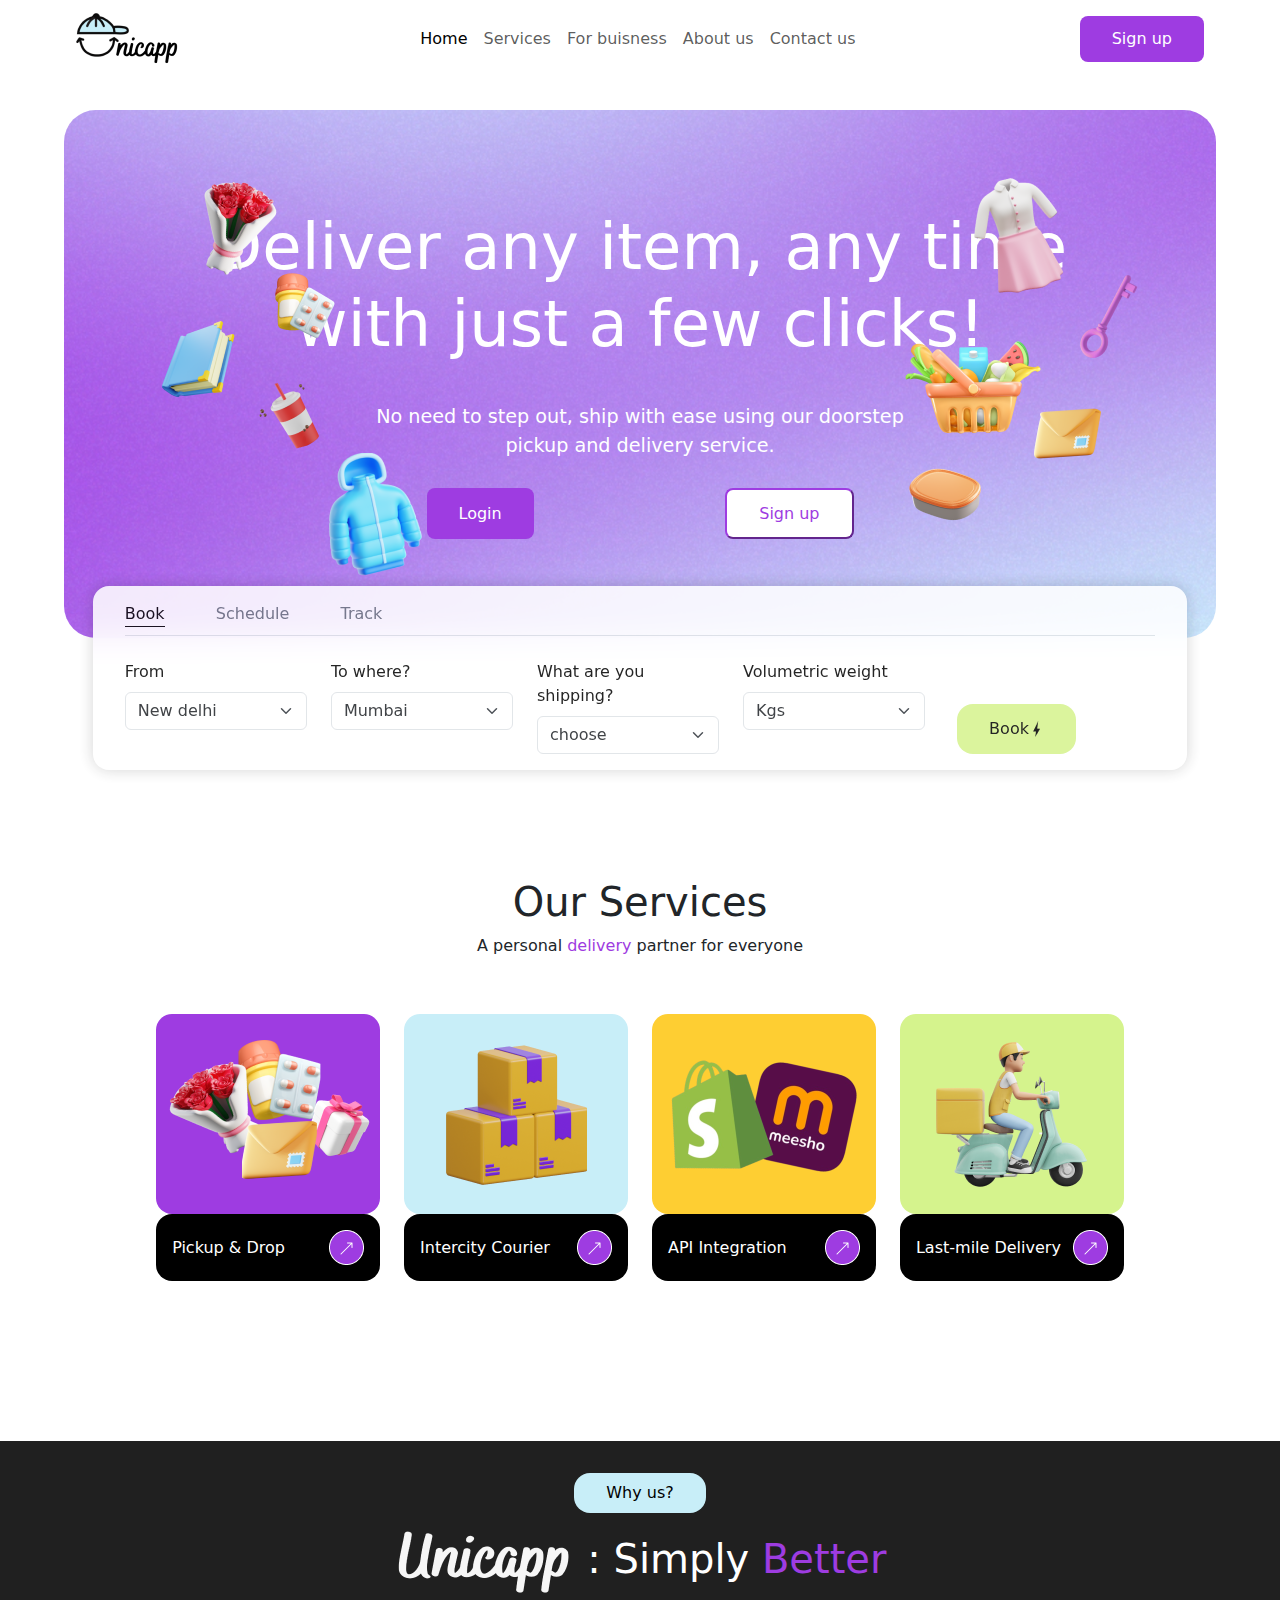
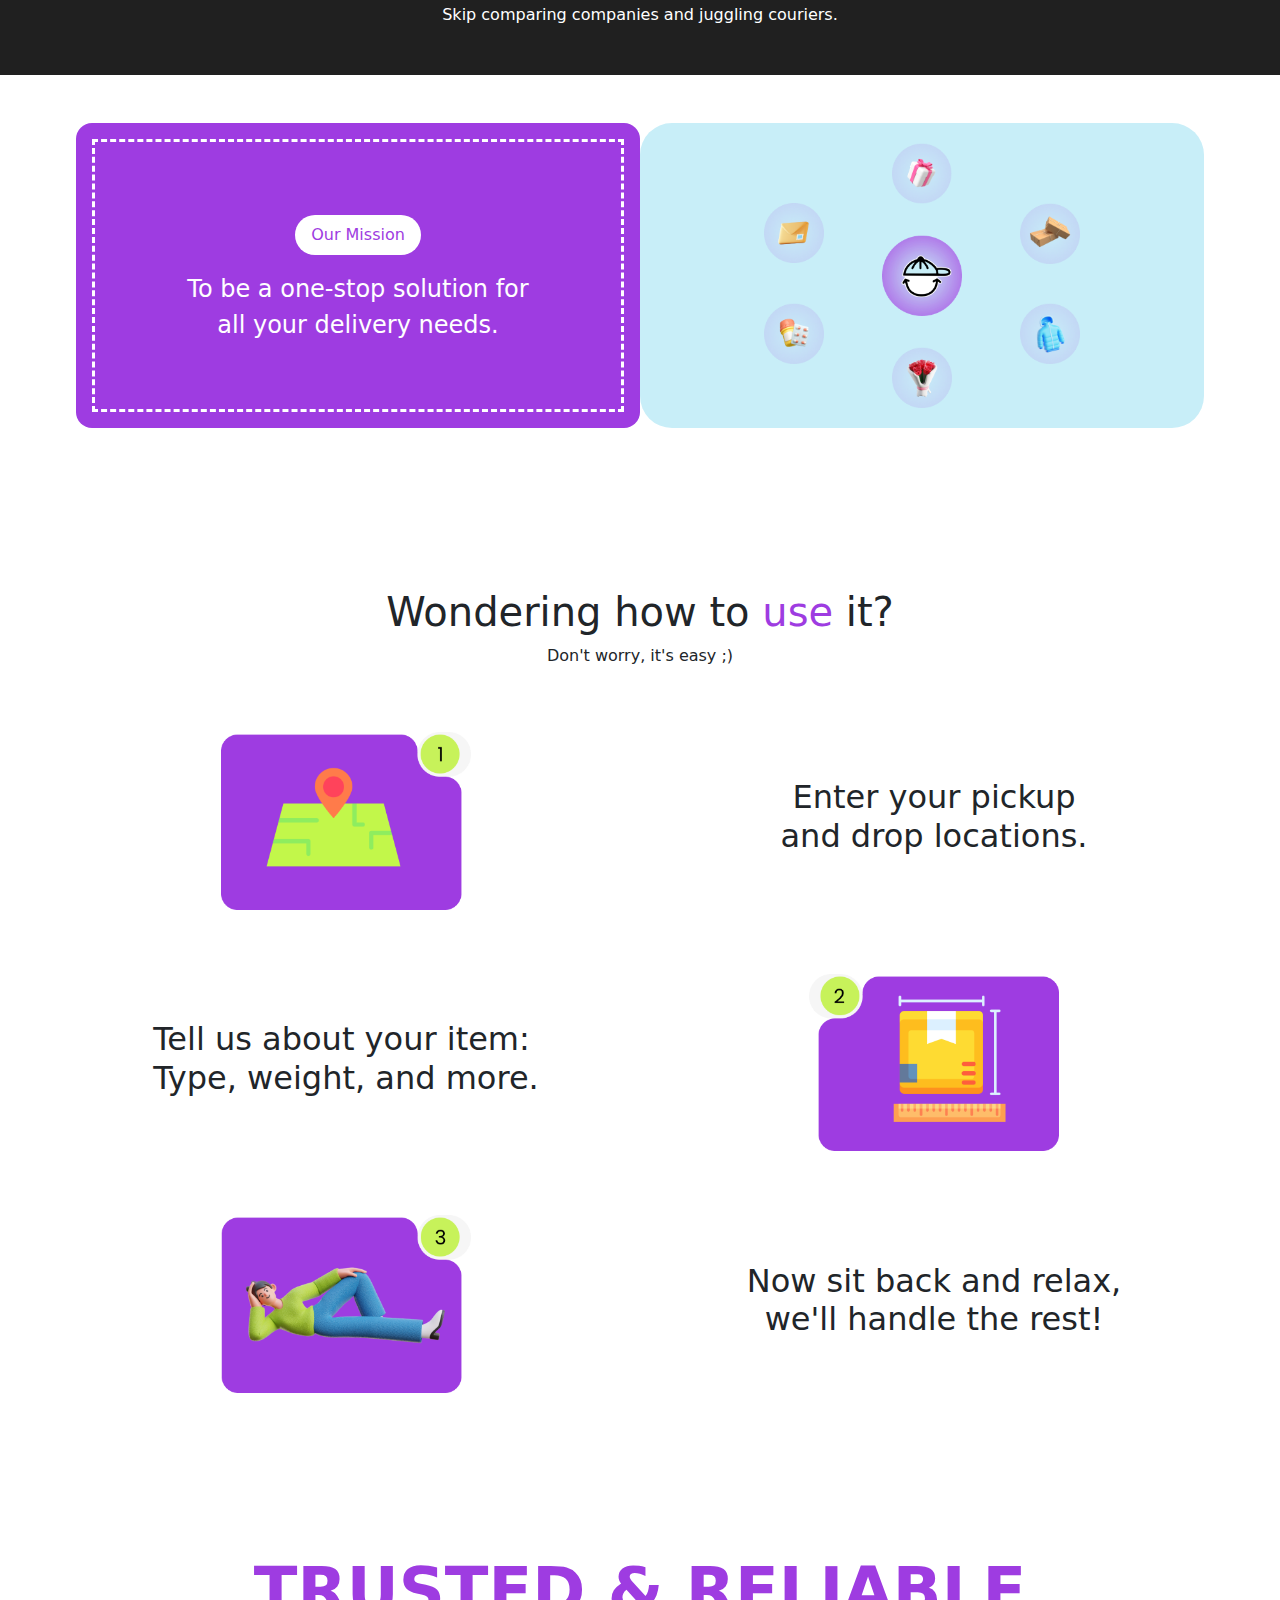
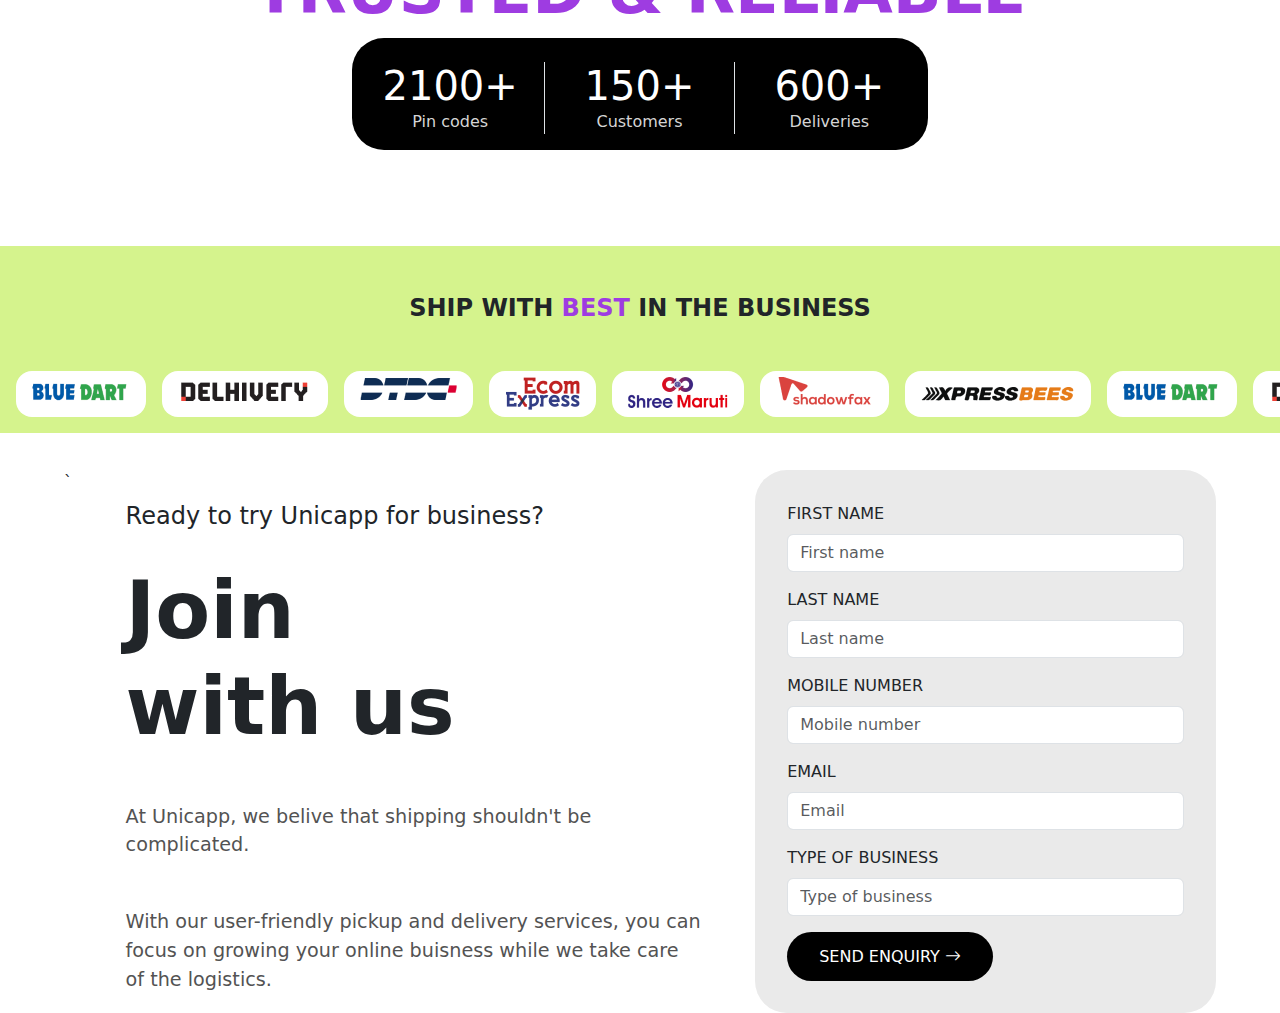
==== commit 3fd21bf2: "add contact section" ====
--- a/index.html
+++ b/index.html
@@ -6,6 +6,8 @@
     <title>Unicapp</title>
      <link rel="stylesheet" href="./index.css">
     <link href="https://cdn.jsdelivr.net/npm/bootstrap@5.3.3/dist/css/bootstrap.min.css" rel="stylesheet" integrity="sha384-QWTKZyjpPEjISv5WaRU9OFeRpok6YctnYmDr5pNlyT2bRjXh0JMhjY6hW+ALEwIH" crossorigin="anonymous">
+    <link rel="stylesheet" href="https://cdn.jsdelivr.net/npm/bootstrap-icons@1.11.3/font/bootstrap-icons.min.css">
+    
 
 </head>
 <body>
@@ -458,6 +460,47 @@
       </div>
     </section>
 
+    <main>
+      <section clclass="contact-section">
+        <div class="contact-container">
+`           <div class="contact-info">
+              <h3>Ready to try Unicapp for business?</h3>
+              <h1>Join <br> with us </h1>
+              <p>At Unicapp, we belive that shipping shouldn't be complicated.</p>
+              <p>With our user-friendly pickup and delivery services, you can focus on growing your 
+                online buisness while we take care of the logistics.
+              </p>
+            </div>
+            <div class="contact-card">
+                <form action="">
+                  <div class="mb-3">
+                  <label for="formGroupExampleInput" class="form-label">FIRST NAME</label>
+                    <input type="text" class="form-control" id="formGroupExampleInput" placeholder="First name">
+                  </div>
+                  <div class="mb-3">
+                    <label for="formGroupExampleInput2" class="form-label">LAST NAME</label>
+                    <input type="text" class="form-control" id="formGroupExampleInput2" placeholder="Last name">
+                  </div>
+                  <div class="mb-3">
+                    <label for="formGroupExampleInput" class="form-label">MOBILE NUMBER</label>
+                    <input type="text" class="form-control" id="formGroupExampleInput" placeholder="Mobile number">
+                  </div>
+                  <div class="mb-3">
+                    <label for="formGroupExampleInput2" class="form-label">EMAIL</label>
+                    <input type="text" class="form-control" id="formGroupExampleInput2" placeholder="Email">
+                  </div>
+                  <div class="mb-3">
+                    <label for="formGroupExampleInput2" class="form-label">TYPE OF BUSINESS</label>
+                    <input type="text" class="form-control" id="formGroupExampleInput2" placeholder="Type of business">
+                  </div>
+
+                  <button class="contact-cta">SEND ENQUIRY  <i class="bi bi-arrow-right"></i></button>
+                </form>
+            </div>
+        </div>
+      </section>
+    </main>
+
     <script>
       function toggleOption(option) {
           document.querySelectorAll('.option-btn').forEach(btn => btn.classList.remove('active'));
--- a/index.css
+++ b/index.css
@@ -449,6 +449,67 @@
   
 
 
+.contact-section{
+    margin-top: 15rem !important;
+}
+
+.contact-container{
+    margin-top: 20rem;
+    display: flex;
+    flex-direction: row;
+    justify-content: space-between;
+}
+
+.contact-info{
+
+    width: 50%;
+}
+
+.contact-info h3{
+    margin-top: 2rem;
+    font-size: 1.5rem;
+    font-weight: 200;
+}
+
+.contact-info h1{
+    margin-top: 2rem;
+    font-weight: 700;
+    font-size: 5rem;
+}
+
+.contact-info p{
+    margin-top: 3rem;
+    font-weight: 400;
+    font-size: 1.2rem;
+    color: #535353;
+}
+
+.contact-card form{
+    width: 100%;
+}
+
+.contact-card form  label{
+    font-size: 800;
+}
+
+.contact-card{
+    width: 40%;
+
+    display: flex;
+    flex-direction: row;
+    background-color: #eaeaea;
+    padding: 2rem;
+    border-radius: 2rem;
+}
+
+.contact-cta{
+    border: 0;
+    background-color: black;
+    padding: 0.8rem 2rem;
+    border-radius: 2rem;
+    color: white !important;
+}
+
 
 
 
@@ -620,4 +681,26 @@
         border-radius: 2rem;
     }
 
-}
+    .contact-container{
+        margin-top: 20rem;
+        display: flex;
+        flex-direction: column;
+        justify-content: space-between;
+    }
+    .contact-card{
+        width: 100%;
+    }
+
+    .contact-info{
+        width: 100%;
+    }
+
+    .contact-info h1{
+      margin-top: 2rem;
+    }
+    .contact-info p{
+        margin-top: 1.5rem;
+        font-size: 1rem;
+      }
+
+}
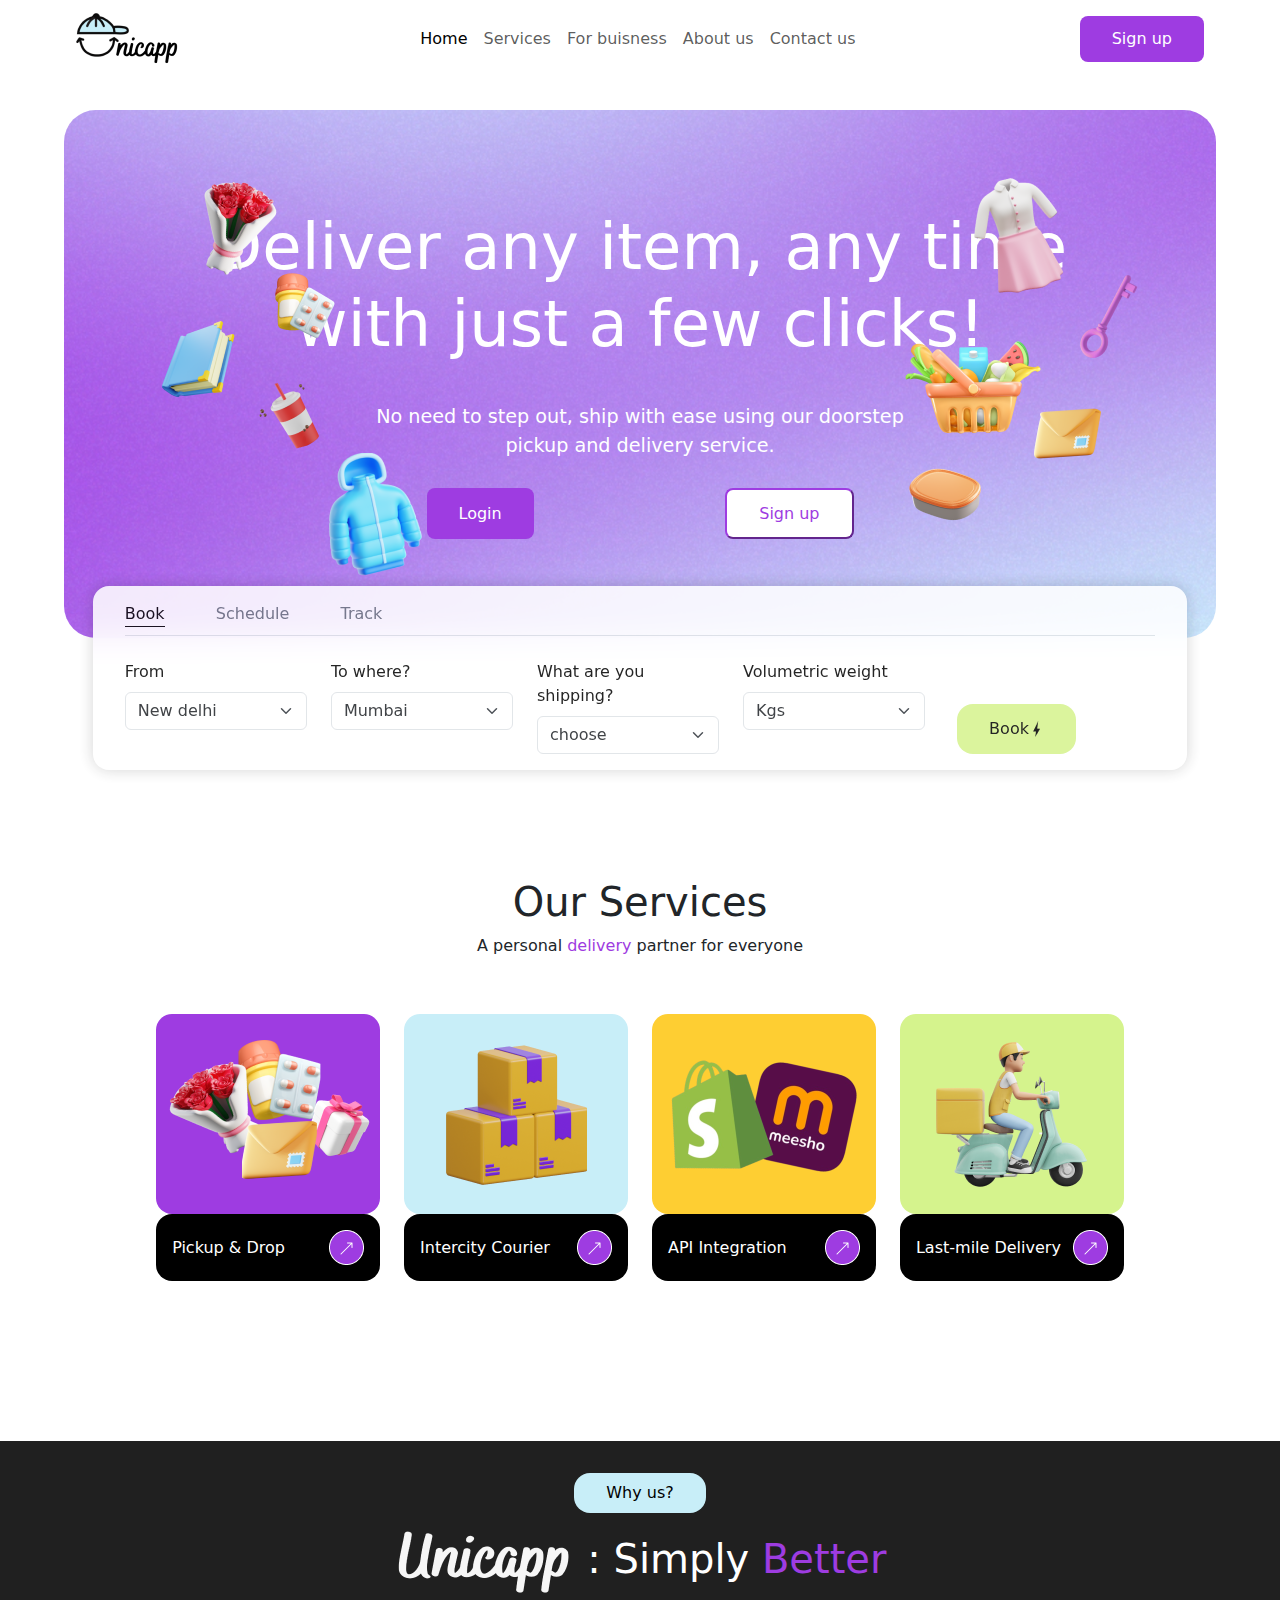
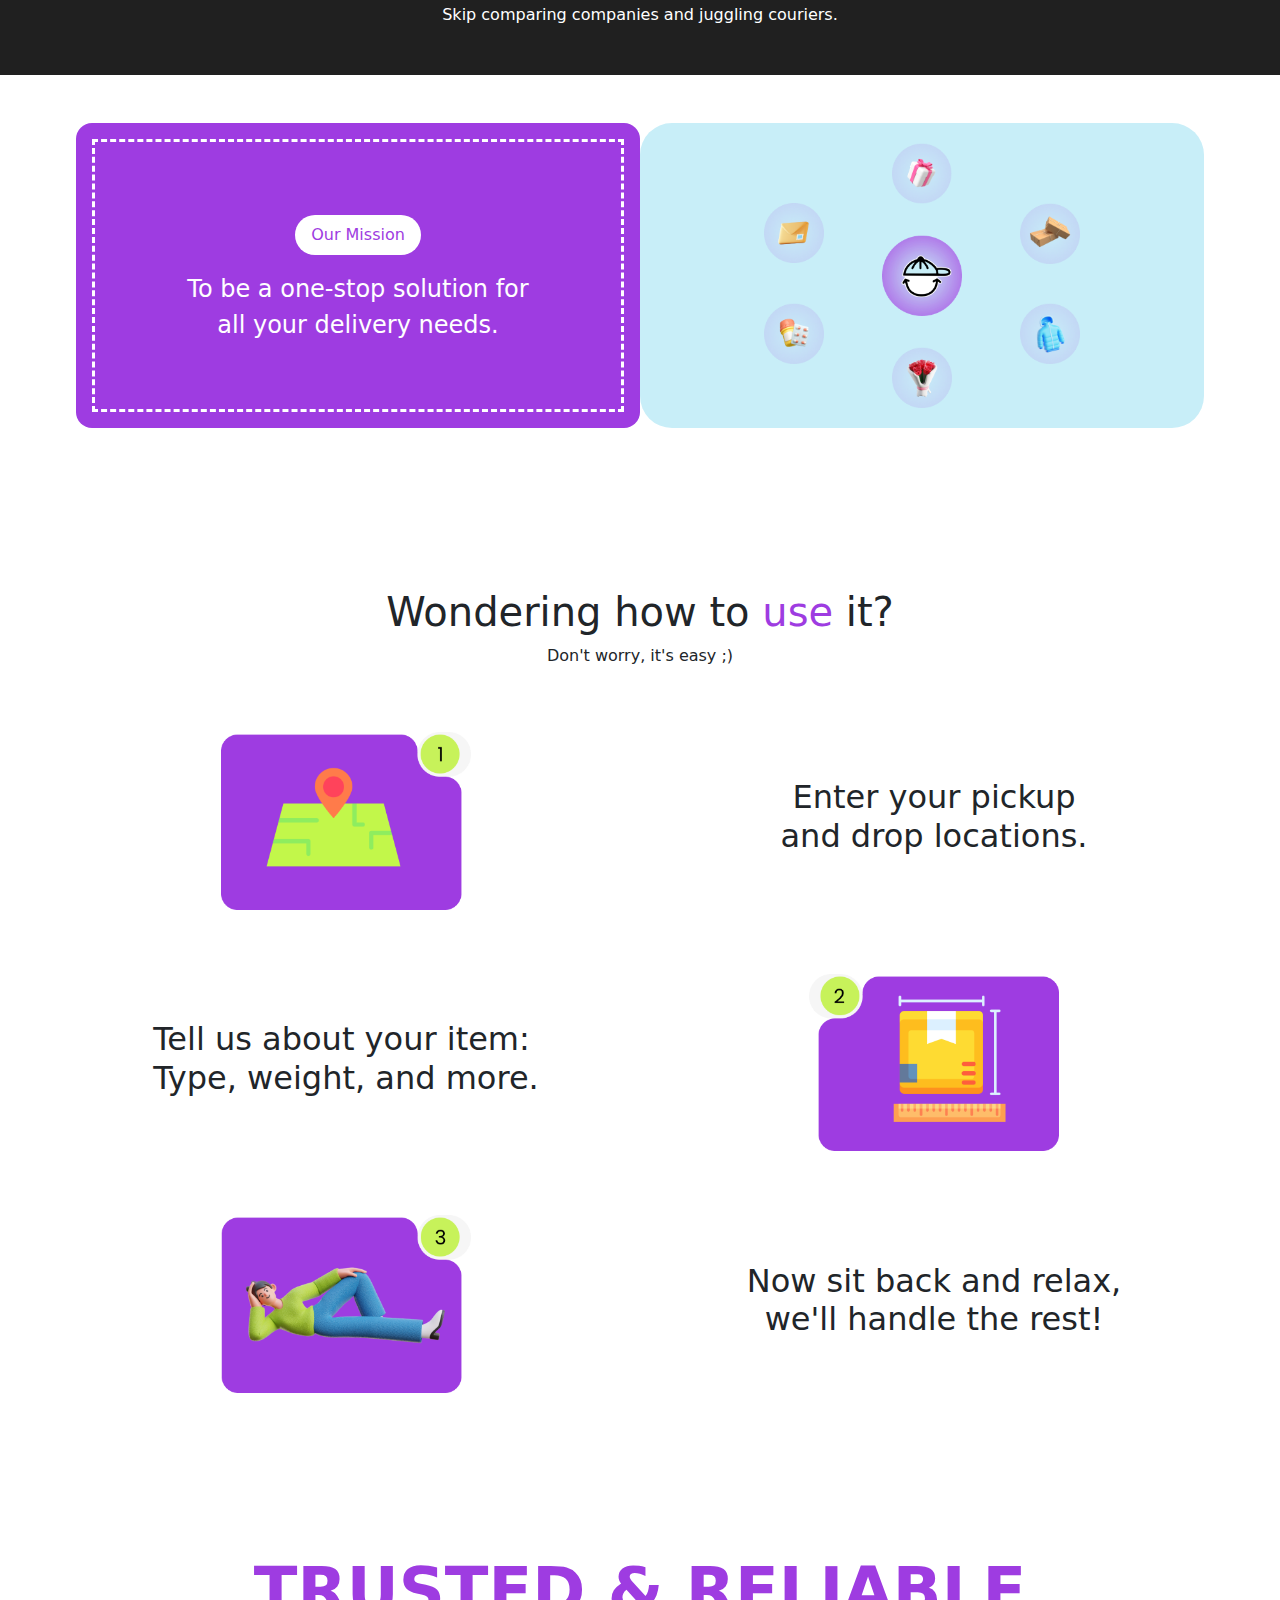
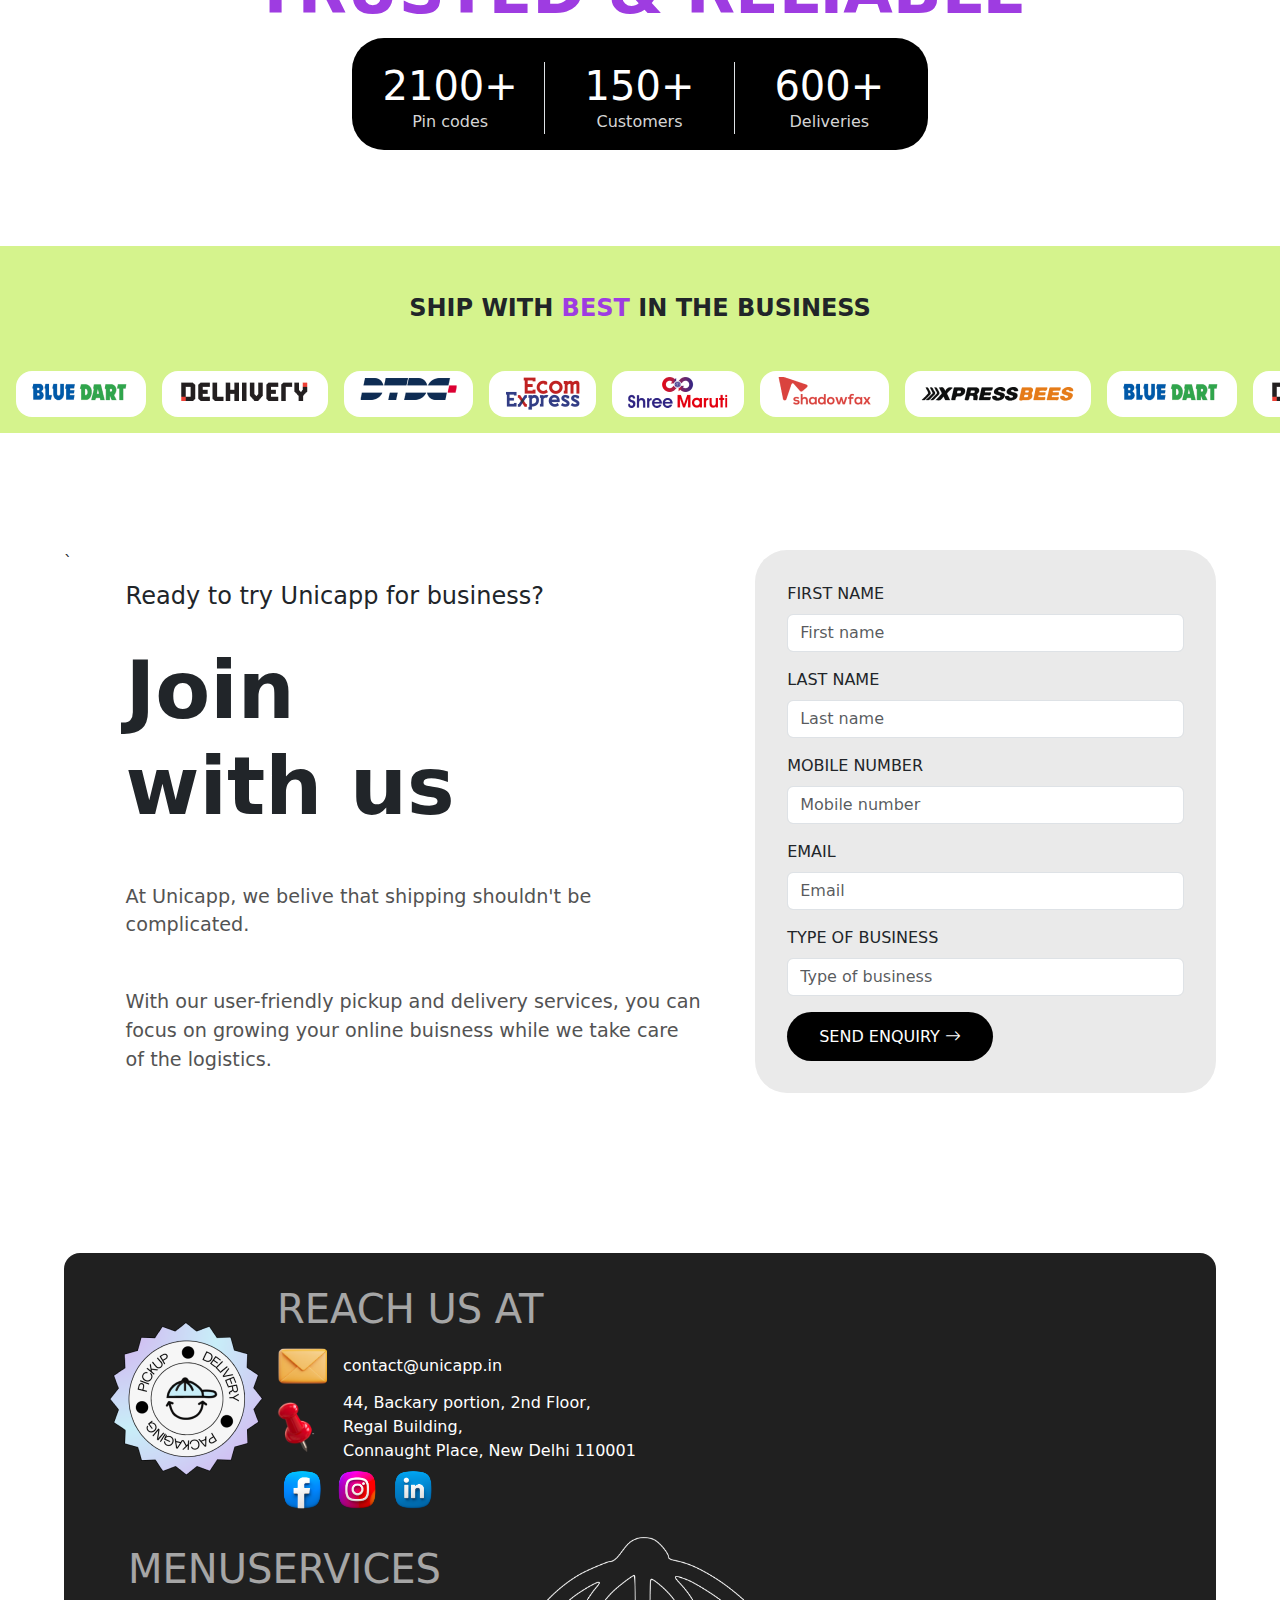
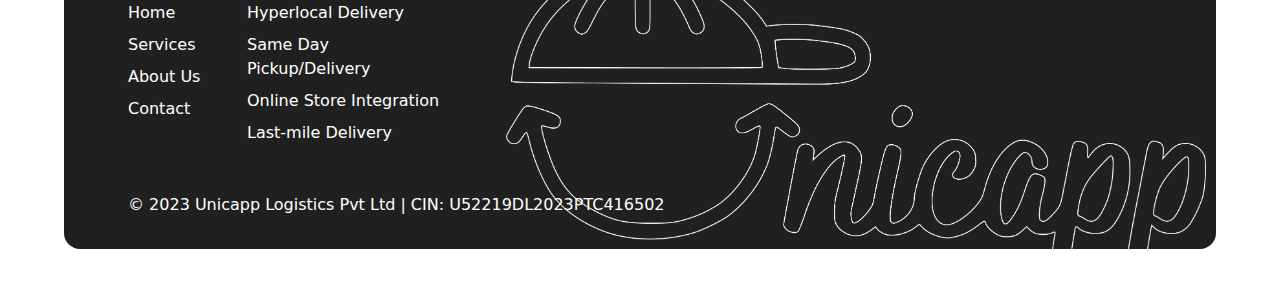
==== commit 1465b8e0: "add footer" ====
--- a/index.html
+++ b/index.html
@@ -499,7 +499,65 @@
             </div>
         </div>
       </section>
+
+      <section class="footer-section">
+        <div class="footer-container">
+          <div class="footer-stamp">
+            <img src="./assets/footer/LogoStamp.png" alt="">
+            <div class="footer-stamp-contents">
+              <h1>REACH US AT</h1>
+              <div class="footer-reach-us">
+                <img src="./assets/footer/yellowEnvelope.png" alt="">
+                <p class="mb-0">contact@unicapp.in</p>
+              </div>
+              <div class="footer-reach-us">
+                <img src="./assets/footer/locationPin.png" alt="">
+                <p class="mb-0">44, Backary portion, 2nd Floor, Regal Building, <br> Connaught Place, New Delhi 110001</p>
+              </div>
+
+              <div class="socials">
+                <img src="./assets/footer/Facebook.png" alt="">
+                <img src="./assets/footer/Instagram.png" alt="">
+                <img src="./assets/footer/LinkedIn.png" alt="">
+              </div>
+            </div>
+
+          </div>
+
+          <div class="footer-menus">
+                <div class="footer-menu">
+                    <h1>MENU</h1>
+                    <p class="mb-2">Home</p>
+                    <p class="mb-2">Services</p> 
+                    <p class="mb-2">About Us</p>
+                    <p class="mb-2">Contact</p></p>
+                </div>
+                <div>
+                  <div class="footer-service">
+                    <h1>SERVICES</h1>
+                    <p class="mb-2">Hyperlocal Delivery</p>
+                    <p class="mb-2">Same Day Pickup/Delivery</p> 
+                    <p class="mb-2">Online Store Integration</p>
+                    <p class="mb-2">Last-mile Delivery</p></p>
+                </div>
+                </div>
+          </div>
+
+          <div class="footer-hallmark">
+            <p class="mb-0">© 2023 Unicapp Logistics Pvt Ltd     |     CIN: U52219DL2023PTC416502</p>
+          </div>
+
+         <img class="footer-logo" src="./assets/footer/unicappLogo 2.png" alt="">
+
+        </div>
+      </section>
+
     </main>
+
+
+
+
+
 
     <script>
       function toggleOption(option) {
--- a/index.css
+++ b/index.css
@@ -376,7 +376,7 @@
 
 
 
-.brands-section {
+.brands-section{
     margin-top: 6rem;
     position: relative;
     width: 100%;
@@ -454,7 +454,7 @@
 }
 
 .contact-container{
-    margin-top: 20rem;
+    margin-top: 25rem;
     display: flex;
     flex-direction: row;
     justify-content: space-between;
@@ -511,6 +511,88 @@
 }
 
 
+.footer-container{
+    border-radius: 1rem;
+    position: relative;
+    padding: 2rem;
+    margin-top: 10rem;
+    background-color: #202020;
+    display: flex;
+    flex-direction: column;
+    color: white !important;
+
+}
+
+
+.footer-stamp{
+   width: 50%;
+    display: flex;
+    color: white !important;
+    flex-direction: row;
+    align-items: center;
+    justify-content: space-between;
+}
+
+.footer-stamp-contents{
+    display: flex;
+    flex-direction: column;
+}
+
+.footer-stamp-contents h1{
+    font-weight: 100;
+    opacity: 60%;
+}
+
+.footer-stamp-contents img{
+   width: 50px;
+}
+
+.footer-reach-us  img{
+    width: 50px;
+}
+
+.footer-reach-us{
+    display: flex;
+    align-items: center;
+}
+
+.footer-reach-us p:first-of-type{
+    margin-left: 1rem;
+}
+
+.footer-menus{
+    width: 30%;
+    margin-top: 2rem;
+    margin-left: 2rem;
+    display: flex;
+    justify-content: space-between;
+    flex-direction: row;
+}
+.footer-menu h1{
+    font-weight: 100;
+    opacity: 60%;
+}
+
+
+.footer-service h1{
+    font-weight: 100;
+    opacity: 60%;
+}
+
+.footer-hallmark{
+    margin-top: 2rem;
+    margin-left: 2rem;
+    font-weight: 200;
+    font-size: 1rem;
+}
+
+.footer-logo{
+    position: absolute;
+    width: 700px;
+    right: 10px;
+    bottom: -35px;
+    
+}
 
 
 
@@ -703,4 +785,43 @@
         font-size: 1rem;
       }
 
-}
+    
+   .footer-container{
+    padding: 1rem;
+    margin-bottom: 5rem;
+   }
+
+      .footer-stamp{
+        width: 100%;
+         display: flex;
+         color: white !important;
+         flex-direction: column;
+         align-items: center;
+         
+     }
+
+     .socials{
+        margin-top: 1rem;
+     }
+
+     .footer-menus{
+        width: 100%;
+        margin: 2rem 0rem 0rem 0rem !important;
+        display: flex;
+        justify-content: space-between;
+        flex-direction: row;
+    }
+
+    .footer-hallmark{
+        text-align: center;
+        margin: 2rem 0rem 0rem 0rem !important;
+        font-weight: 200;
+        font-size: 1rem;
+    }
+
+    .footer-logo{
+        width: 300px;
+        bottom: -25px;
+    }
+
+}
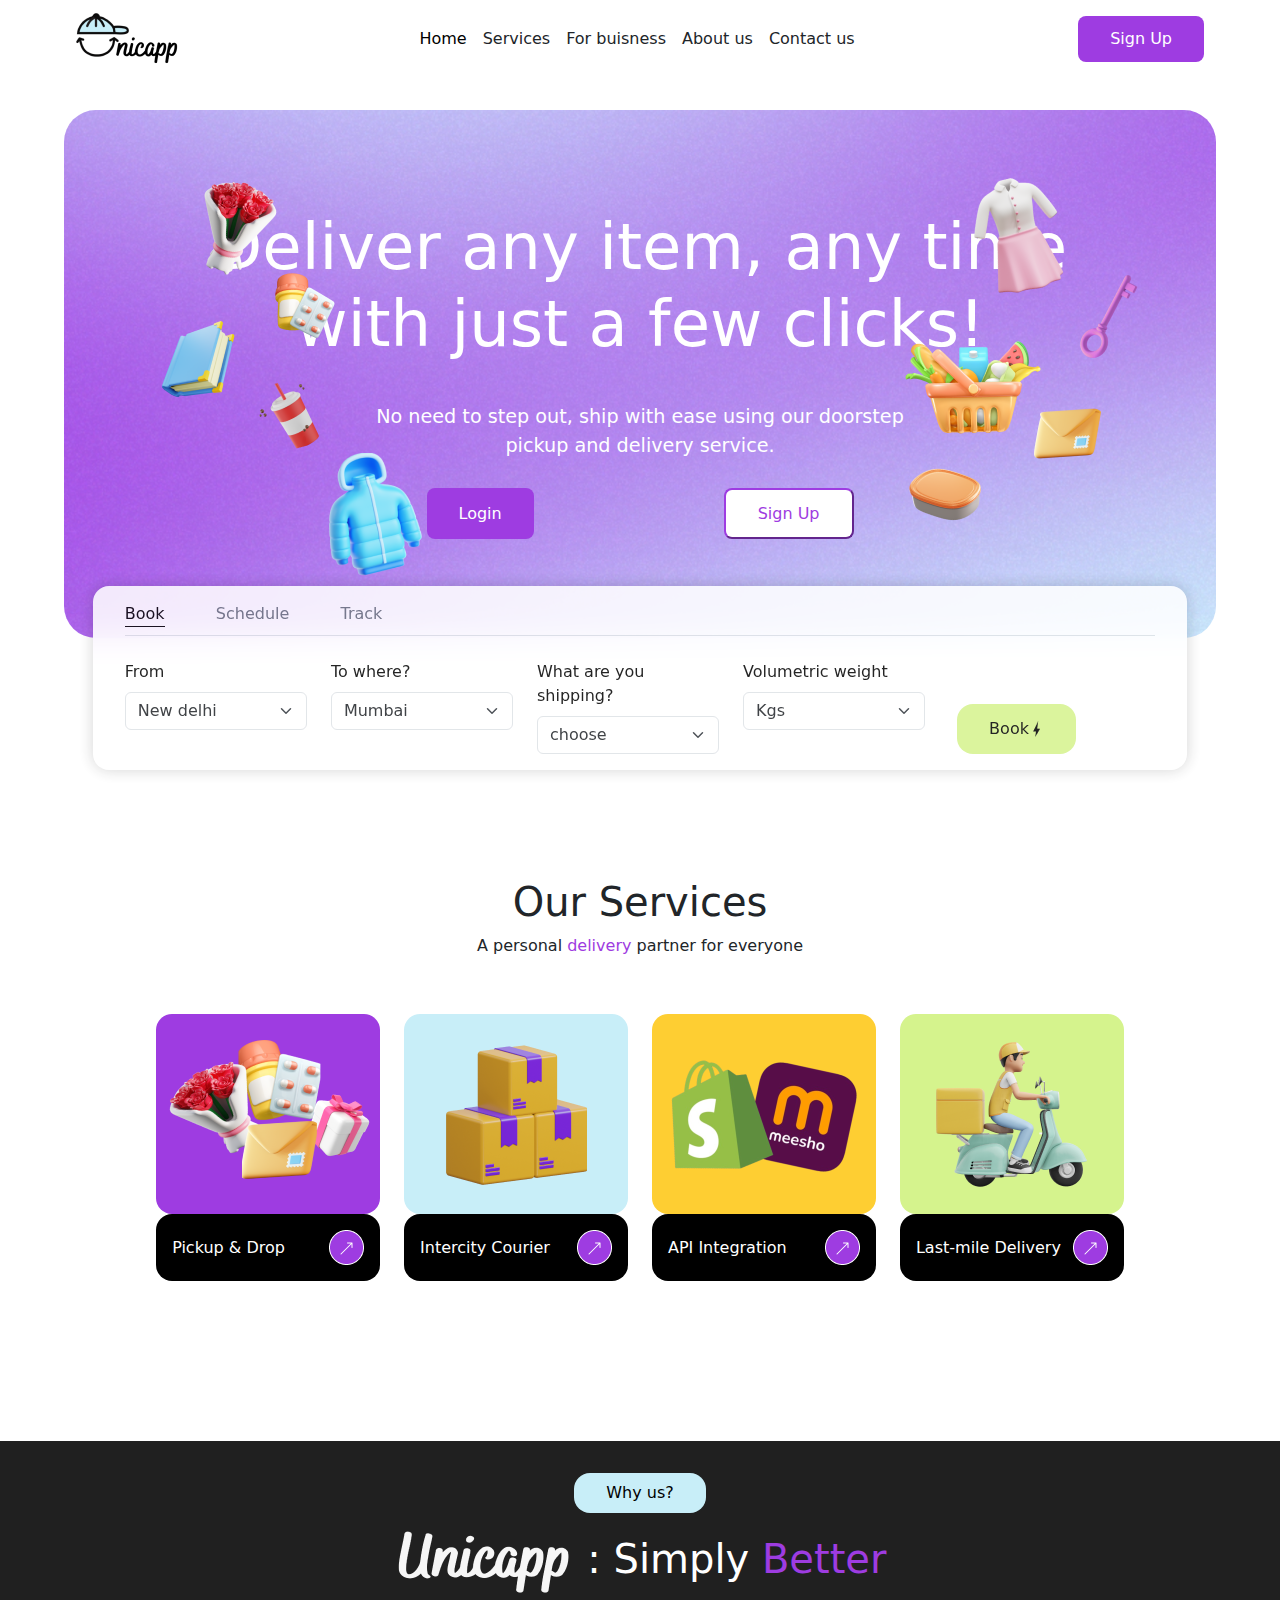
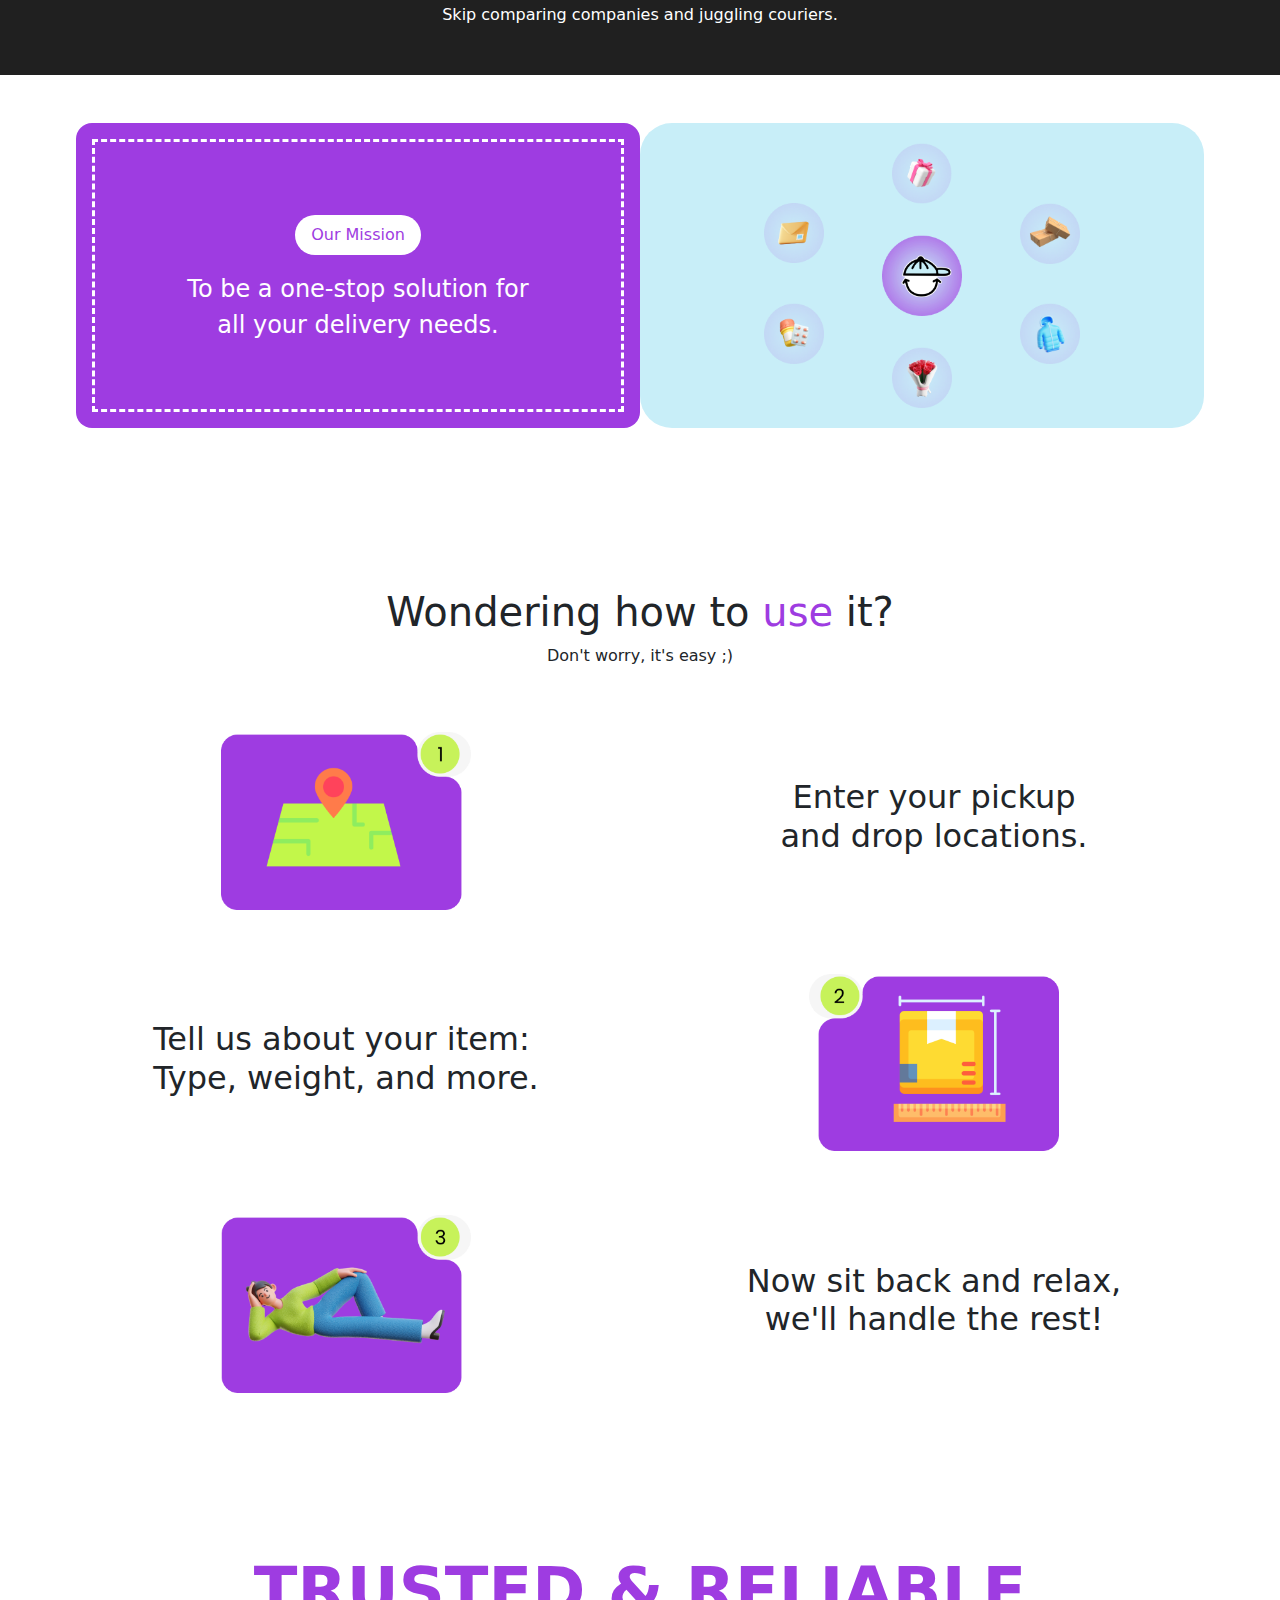
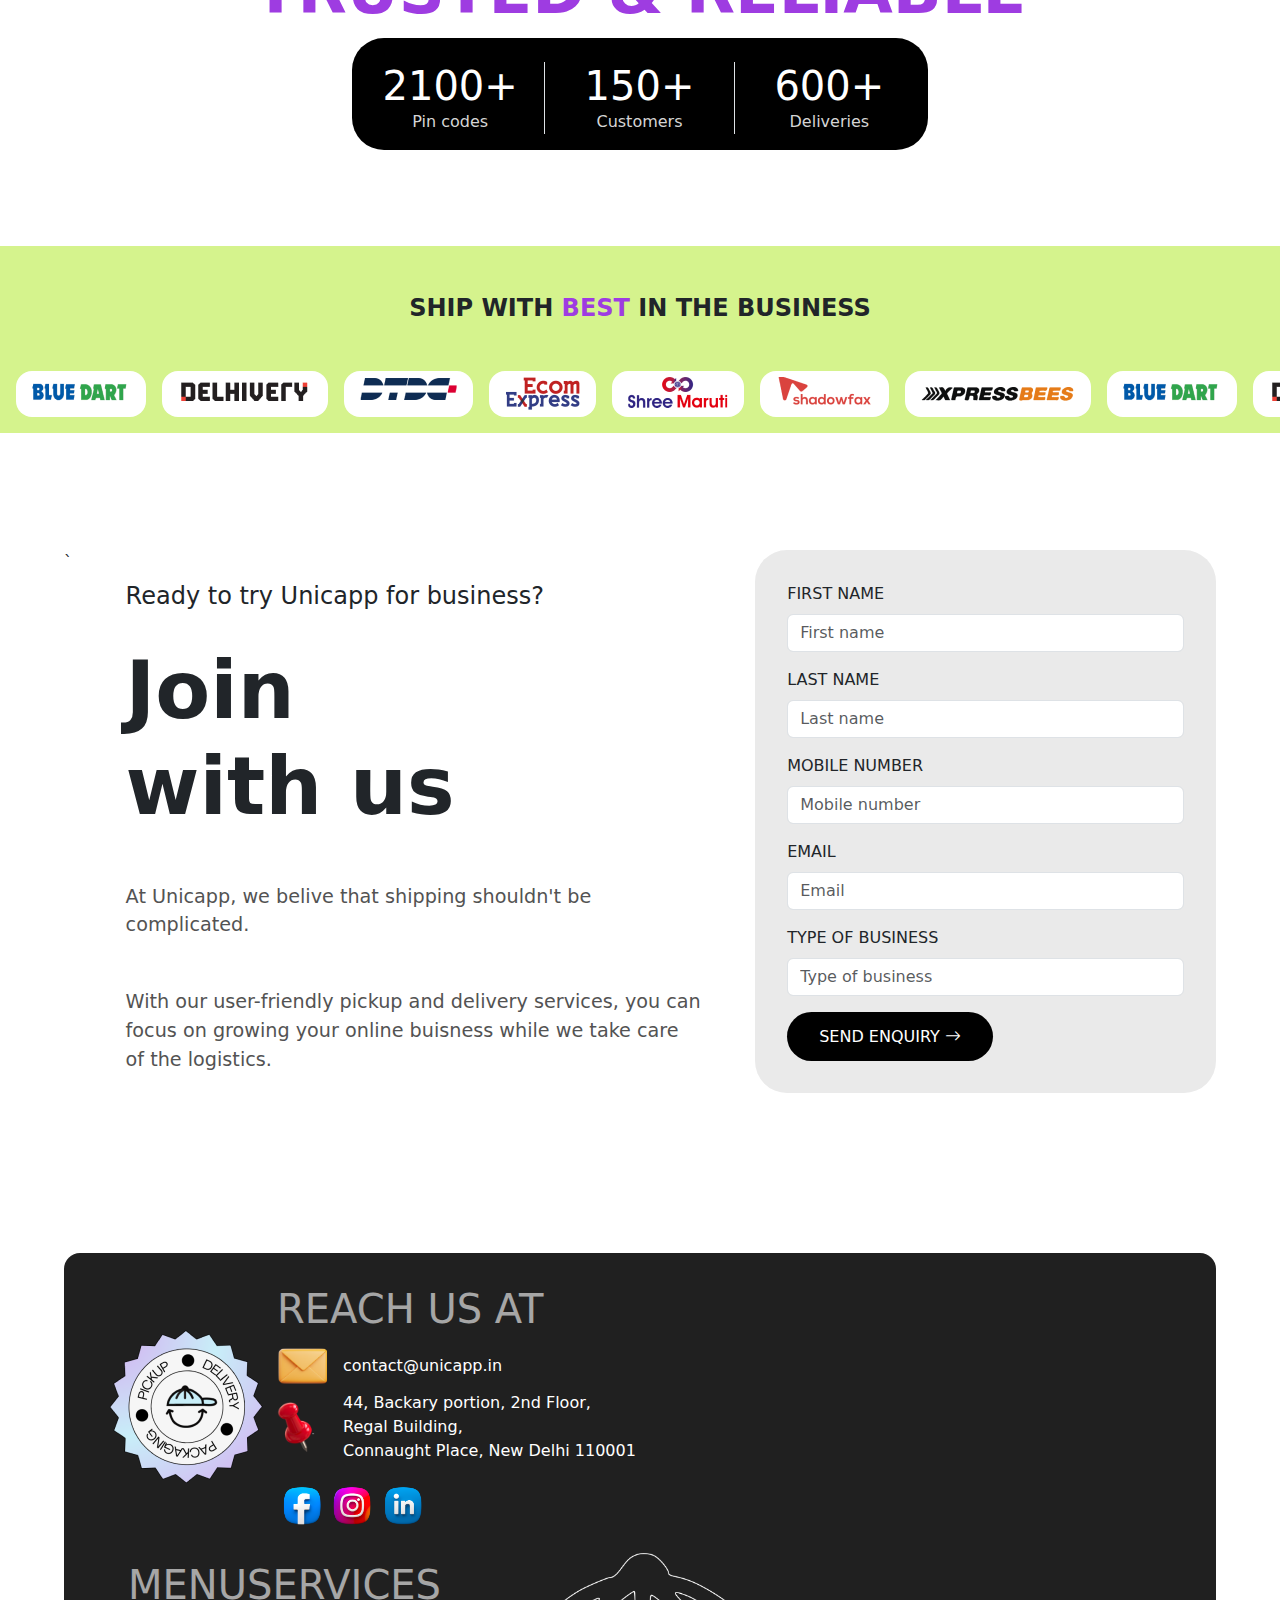
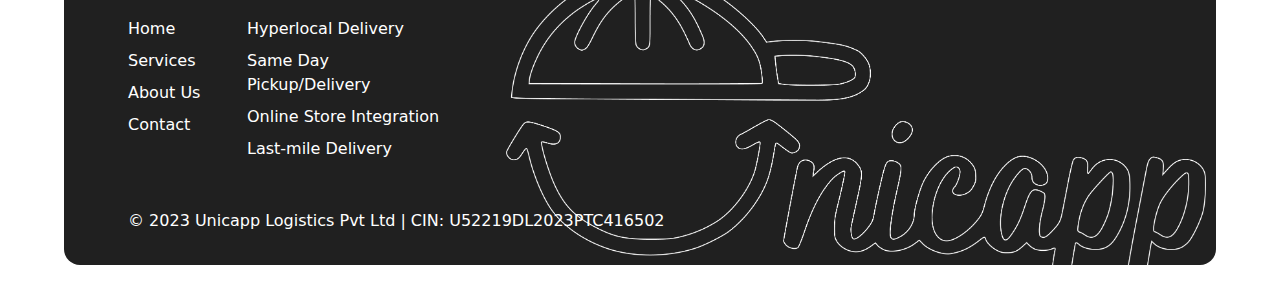
==== commit cf6f4eaf: "add auth page" ====
--- a/index.html
+++ b/index.html
@@ -37,7 +37,7 @@
               </li>
             </ul>
             <form class="d-flex" role="search">
-              <button class="custom-btn-filled" type="submit">Sign up</button>
+              <button class="custom-btn-filled" type="submit"><a href="./signup.html">Sign Up</a></button>
             </form>
           </div>
         </div>
@@ -51,8 +51,8 @@
                 <h1 class="text-center">Deliver any item, any time <br> with just a few clicks!</h1>
                 <p class="text-center">No need to step out, ship with ease using our doorstep <br> pickup and delivery service.</p>
                 <div class="hero-cta pt-1 w-50" >
-                    <button class="custom-btn-filled mt-2">Login</button>
-                    <button class="custom-btn-outlined mt-2">Sign up</button>
+                    <button class="custom-btn-filled mt-2"><a href="./login.html">Login</a></button>
+                    <button class="custom-btn-outlined mt-2"><a href="./signup.html">Sign Up</a></button>
                 </div>
             </div>
             <img class="custom-place-1" src="./assets/svg/flowerBouquet.png" alt="">
--- a/index.css
+++ b/index.css
@@ -1,6 +1,11 @@
 * {
     padding: 0;
     margin: 0;
+}
+
+a{
+    text-decoration: none !important;
+    color: inherit !important;
 }
 
 /* Media Queries */
@@ -291,10 +296,12 @@
 
 .about-cards-container{
     display: grid;
-    grid-template-rows: 2rem 1fr 2rem 1fr 2rem 2rem;
-    grid-template-columns: 1fr 1fr;
+    gap: 1rem;
+    grid-template-rows: 100px 100px 50px 100px;
+    grid-template-columns: 10% 1fr 100fr 100px;
     border: 2px solid red;
 }
+
 .about-card{
     background-color: white;
     color: black !important;
@@ -303,28 +310,31 @@
 
 }
 .card-item-1{
+    grid-column: 1/3;
     grid-row: 2/3;
-    grid-column: 1/1;
     display: flex;
     justify-content: space-between;
     align-items: center;
 
 }
 .card-item-2{
+    grid-row: 3/4;
+    grid-column:  2;
+
+    display: flex;
+    justify-content: space-between;
+    align-items: center;
+}
+.card-item-3{
+
     grid-row: 1/3;
-    grid-column: 2/2;
-    display: flex;
-    justify-content: space-between;
-    align-items: center;
-}
-.card-item-3{
-    grid-row: 4/5;
-    grid-column: span 1;
+
+    grid-column: 3/4;
 }
 
 .card-item-4{
     grid-row: 3/4;
-    grid-column:  span 1;
+    grid-column:  3/5;
 }
 
 .mission{
@@ -394,6 +404,8 @@
     margin: 2rem 0rem;
     font-size: 1.5rem;
 }
+
+
 
 
 
@@ -551,6 +563,13 @@
     width: 50px;
 }
 
+.socials{
+    margin-top: 1rem;
+    display: flex !important;
+    align-items: center !important;
+    justify-content: start !important;
+}
+
 .footer-reach-us{
     display: flex;
     align-items: center;
@@ -593,6 +612,8 @@
     bottom: -35px;
     
 }
+
+
 
 
 
@@ -800,7 +821,7 @@
          
      }
 
-     .socials{
+     .socials img{
         margin-top: 1rem;
      }
 
